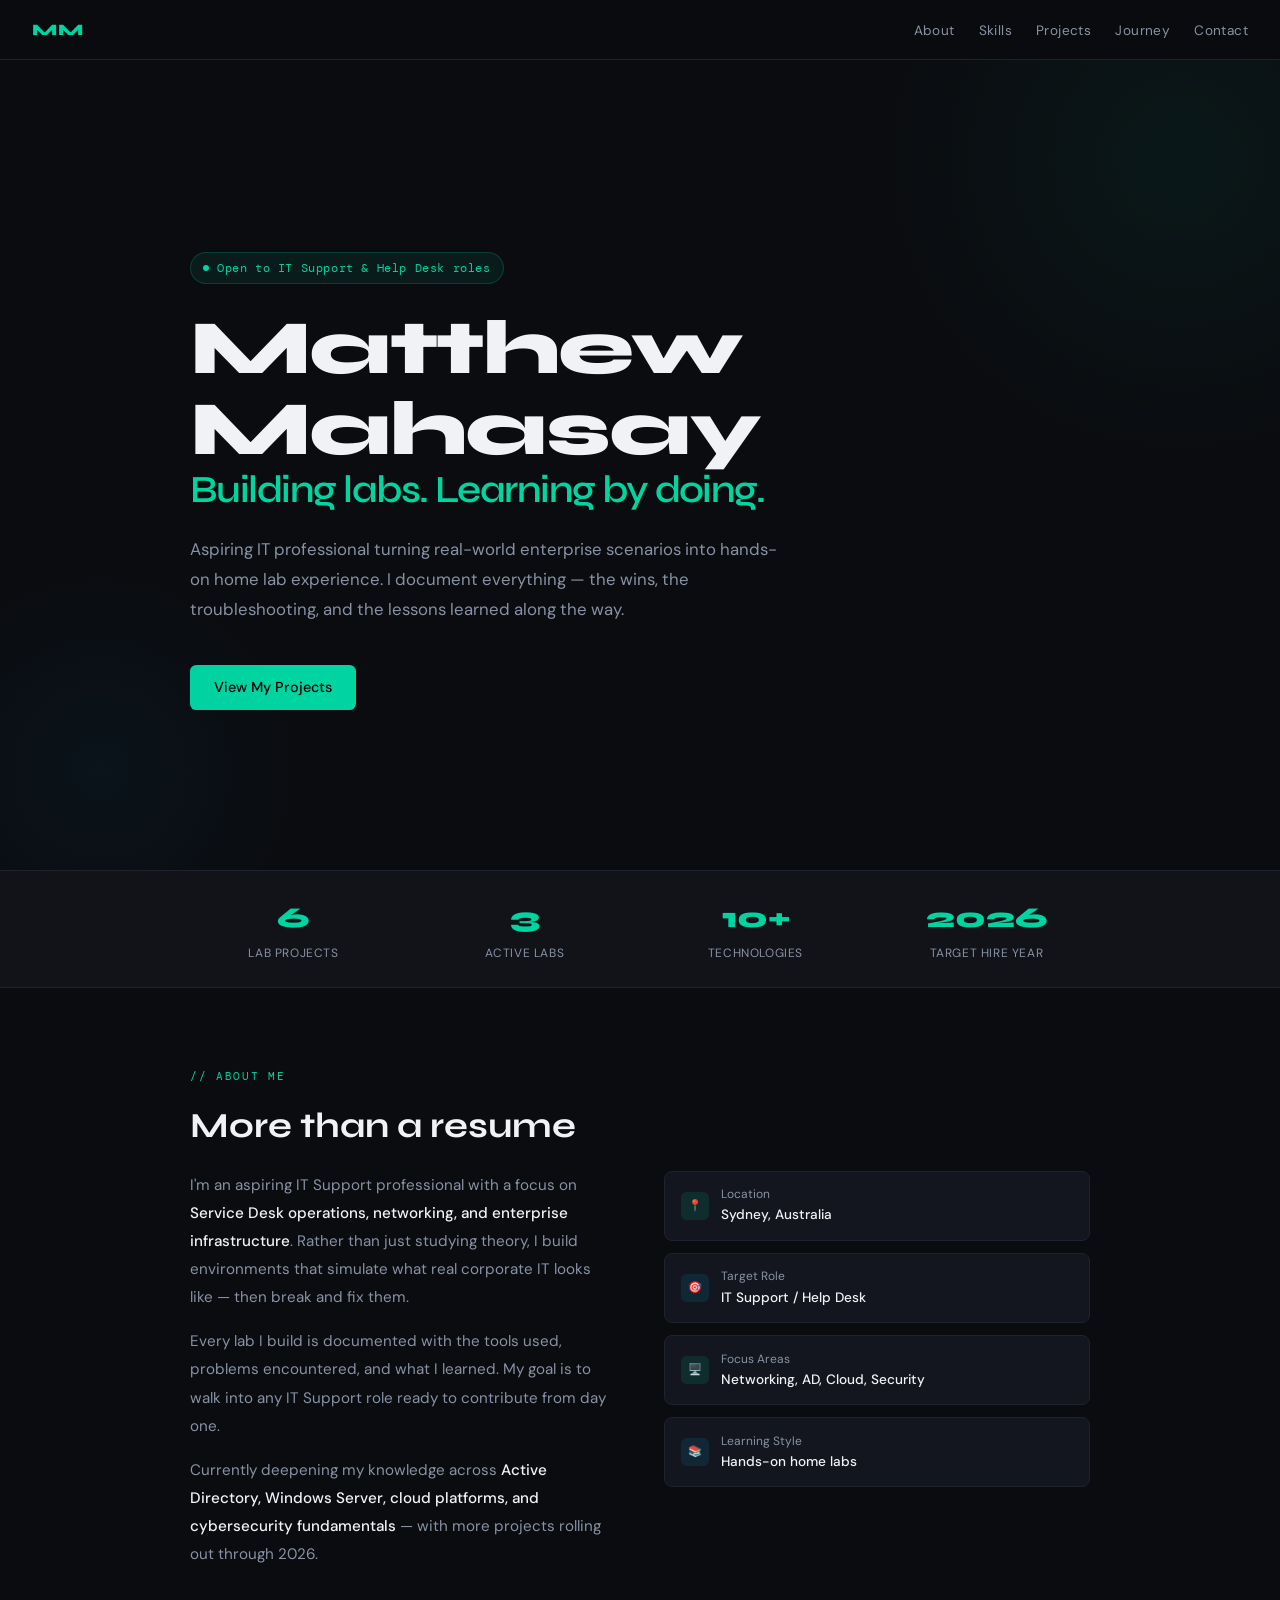
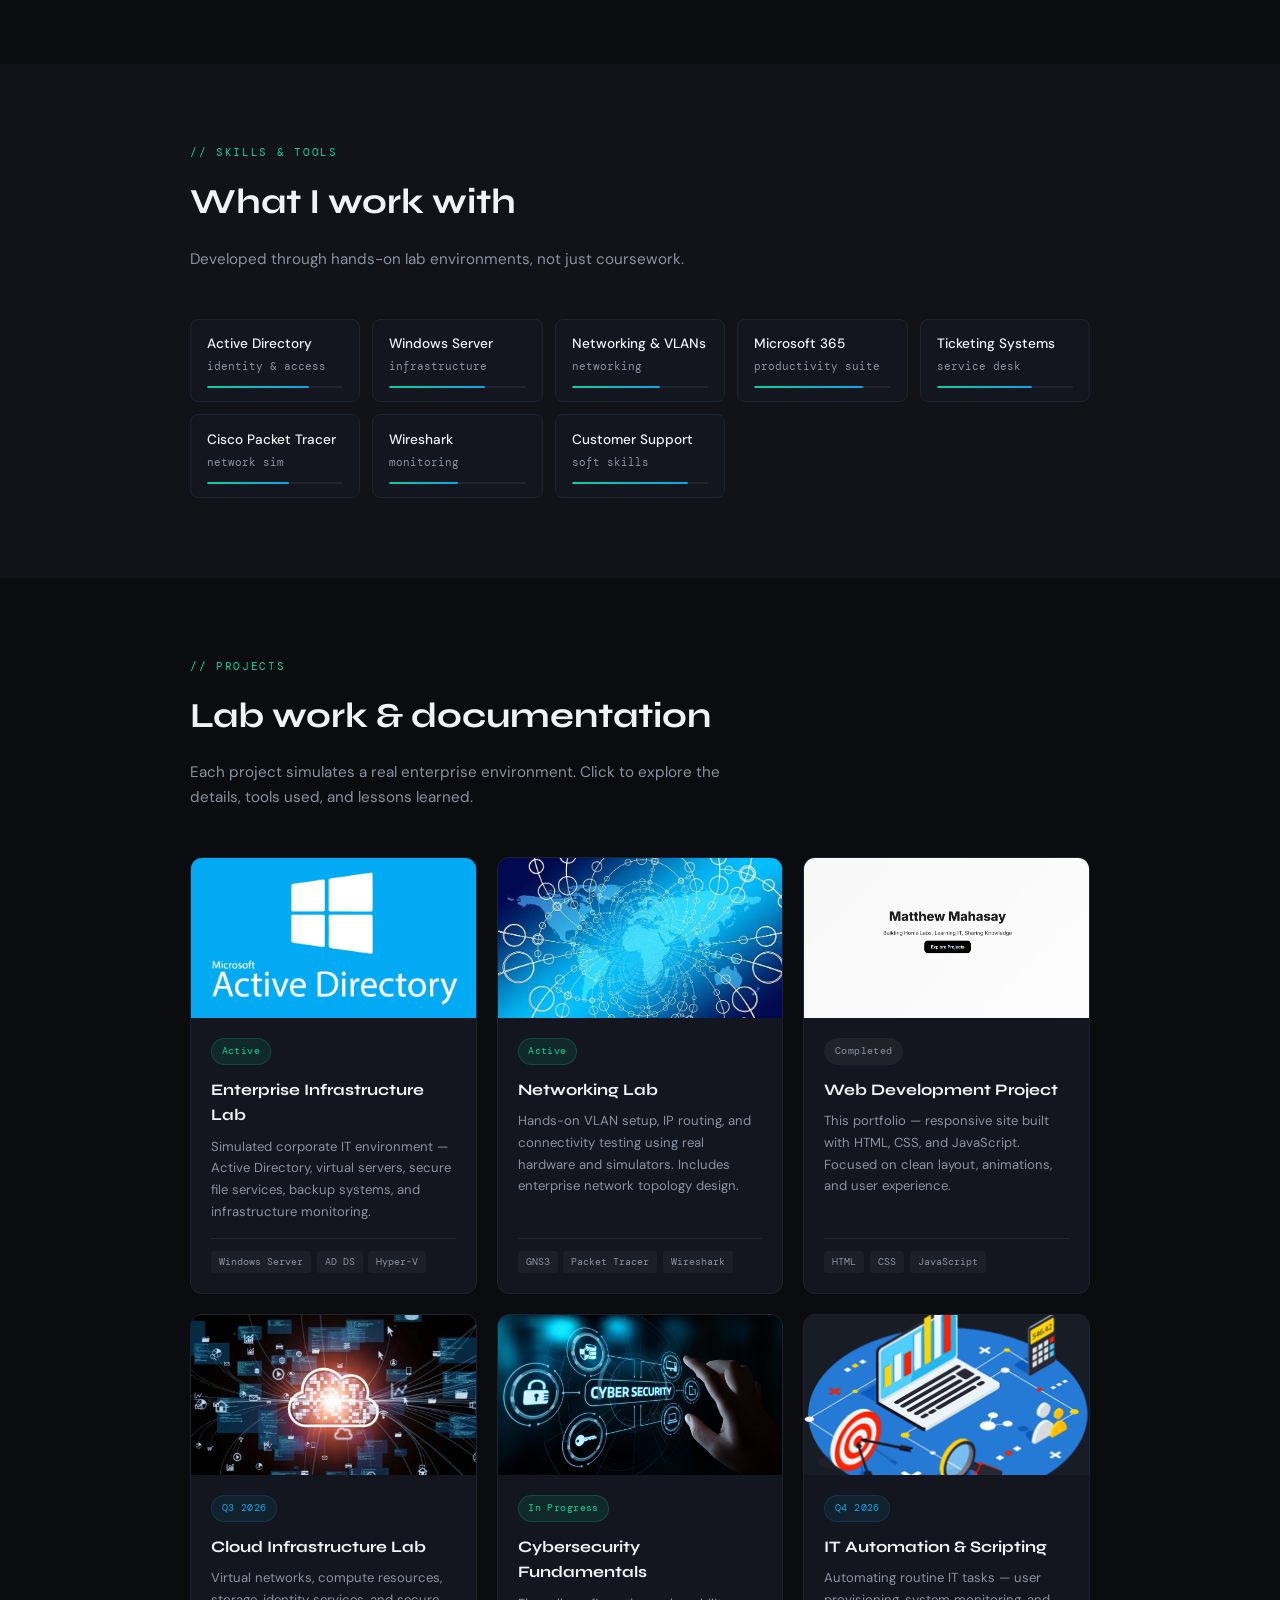
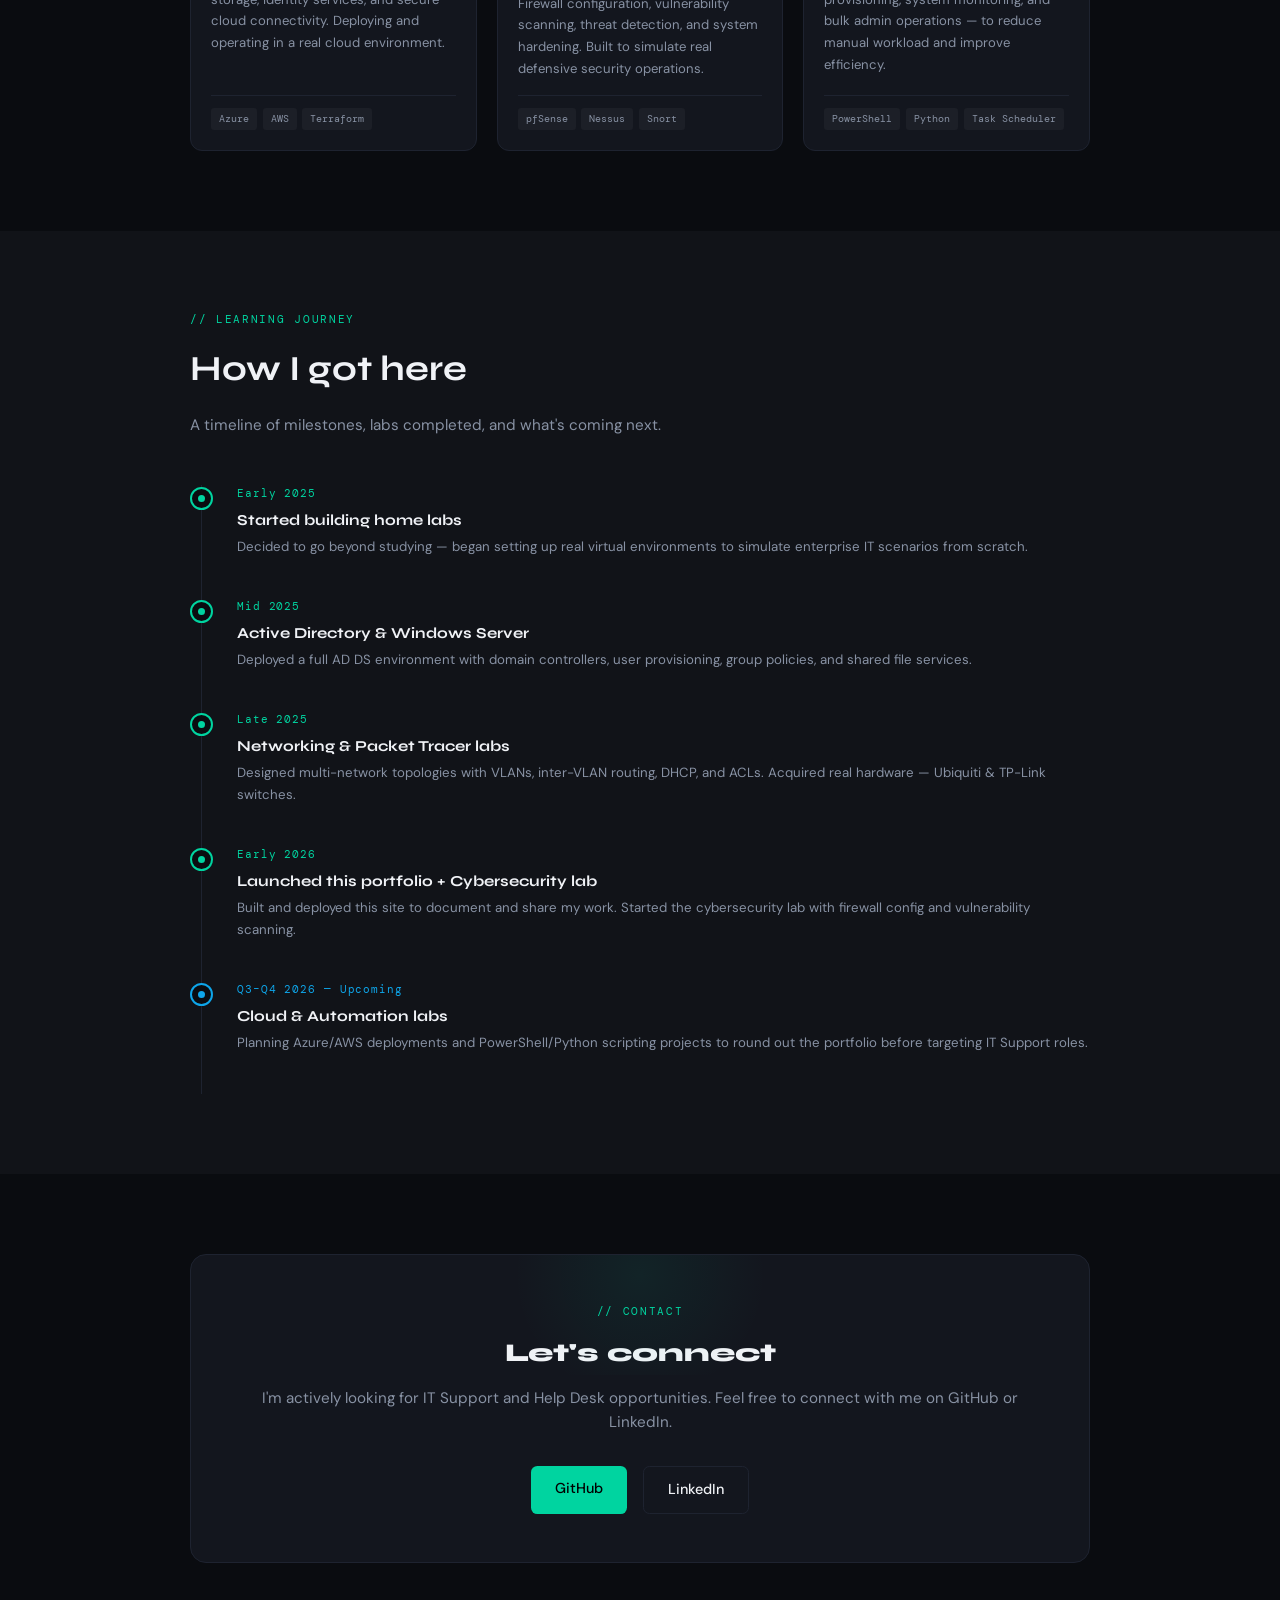
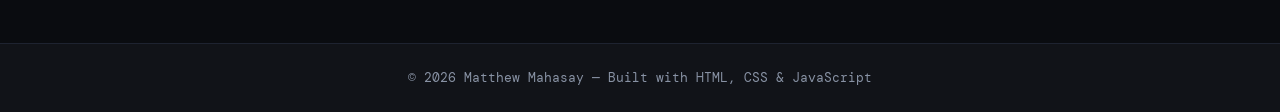
==== index.html @ c027dfe4 "Initial commit - homelab website" ====
<!DOCTYPE html>
<html lang="en">
<head>
<meta charset="UTF-8">
<meta name="viewport" content="width=device-width, initial-scale=1.0">
<title>Matthew Mahasay — IT Portfolio</title>
<link href="https://fonts.googleapis.com/css2?family=DM+Mono:wght@400;500&family=Syne:wght@400;600;700;800&family=DM+Sans:wght@300;400;500&display=swap" rel="stylesheet">
<style>
*{margin:0;padding:0;box-sizing:border-box}
:root{
  --bg:#0a0c10;
  --bg2:#111318;
  --bg3:#181c24;
  --accent:#00d4a0;
  --accent2:#0ea5e9;
  --text:#f0f2f6;
  --muted:#8892a4;
  --border:#1e2330;
  --card:#13161e;
}
body{background:var(--bg);color:var(--text);font-family:'DM Sans',sans-serif;line-height:1.6;overflow-x:hidden}

/* NAV */
nav{position:sticky;top:0;z-index:100;background:rgba(10,12,16,0.85);backdrop-filter:blur(12px);border-bottom:1px solid var(--border);padding:0 2rem;display:flex;align-items:center;justify-content:space-between;height:60px}
.nav-logo{font-family:'Syne',sans-serif;font-weight:800;font-size:1rem;letter-spacing:0.05em;color:var(--accent)}
.nav-links{display:flex;gap:1.5rem;list-style:none}
.nav-links a{color:var(--muted);text-decoration:none;font-size:0.85rem;letter-spacing:0.03em;transition:color 0.2s}
.nav-links a:hover{color:var(--text)}

/* HERO */
.hero{min-height:90vh;display:flex;align-items:center;padding:4rem 2rem 2rem;position:relative;overflow:hidden}
.hero::before{content:'';position:absolute;top:-200px;right:-200px;width:600px;height:600px;background:radial-gradient(circle,rgba(0,212,160,0.06) 0%,transparent 70%);pointer-events:none}
.hero::after{content:'';position:absolute;bottom:-100px;left:-100px;width:400px;height:400px;background:radial-gradient(circle,rgba(14,165,233,0.05) 0%,transparent 70%);pointer-events:none}
.hero-inner{max-width:900px;margin:0 auto;width:100%}
.hero-tag{display:inline-flex;align-items:center;gap:0.5rem;background:rgba(0,212,160,0.08);border:1px solid rgba(0,212,160,0.2);color:var(--accent);font-size:0.75rem;font-family:'DM Mono',monospace;padding:0.35rem 0.75rem;border-radius:2rem;margin-bottom:1.5rem;letter-spacing:0.05em}
.hero-tag span{width:6px;height:6px;background:var(--accent);border-radius:50%;animation:pulse 2s infinite}
@keyframes pulse{0%,100%{opacity:1}50%{opacity:0.3}}
h1{font-family:'Syne',sans-serif;font-size:clamp(2.8rem,6vw,5rem);font-weight:800;line-height:1.05;letter-spacing:-0.02em;margin-bottom:1.5rem}
h1 .name{display:block}
h1 .tagline{display:block;color:var(--accent);font-size:clamp(1.4rem,3vw,2.4rem);font-weight:600}
.hero-desc{font-size:1.05rem;color:var(--muted);max-width:600px;line-height:1.8;margin-bottom:2.5rem}
.hero-cta{display:flex;gap:1rem;flex-wrap:wrap}
.btn{padding:0.7rem 1.5rem;border-radius:0.4rem;font-size:0.9rem;font-weight:500;text-decoration:none;transition:all 0.2s;cursor:pointer;border:none;font-family:'DM Sans',sans-serif}
.btn-primary{background:var(--accent);color:#000}
.btn-primary:hover{background:#00f0b8;transform:translateY(-1px)}
.btn-ghost{background:transparent;color:var(--text);border:1px solid var(--border)}
.btn-ghost:hover{border-color:var(--muted);transform:translateY(-1px)}

/* STATS BAR */
.stats-bar{background:var(--bg2);border-top:1px solid var(--border);border-bottom:1px solid var(--border);padding:1.5rem 2rem}
.stats-inner{max-width:900px;margin:0 auto;display:grid;grid-template-columns:repeat(auto-fit,minmax(140px,1fr));gap:1.5rem}
.stat{text-align:center}
.stat-num{font-family:'Syne',sans-serif;font-size:1.8rem;font-weight:800;color:var(--accent)}
.stat-label{font-size:0.75rem;color:var(--muted);letter-spacing:0.05em;text-transform:uppercase;margin-top:0.2rem}

/* SECTIONS */
section{padding:5rem 2rem}
.section-inner{max-width:900px;margin:0 auto}
.section-label{font-family:'DM Mono',monospace;font-size:0.7rem;color:var(--accent);letter-spacing:0.15em;text-transform:uppercase;margin-bottom:0.75rem}
.section-title{font-family:'Syne',sans-serif;font-size:clamp(1.6rem,3vw,2.2rem);font-weight:700;margin-bottom:1rem}
.section-sub{color:var(--muted);max-width:550px;margin-bottom:3rem;font-size:0.95rem}

/* ABOUT */
.about-grid{display:grid;grid-template-columns:1fr 1fr;gap:3rem;align-items:start}
@media(max-width:640px){.about-grid{grid-template-columns:1fr}}
.about-text p{color:var(--muted);line-height:1.85;margin-bottom:1rem;font-size:0.95rem}
.about-text p strong{color:var(--text);font-weight:500}
.about-facts{display:flex;flex-direction:column;gap:0.75rem}
.fact{display:flex;align-items:center;gap:0.75rem;padding:0.85rem 1rem;background:var(--card);border:1px solid var(--border);border-radius:0.5rem;font-size:0.85rem}
.fact-icon{width:28px;height:28px;border-radius:0.35rem;display:flex;align-items:center;justify-content:center;font-size:0.7rem;font-weight:700;flex-shrink:0}
.fact-icon.green{background:rgba(0,212,160,0.12);color:var(--accent)}
.fact-icon.blue{background:rgba(14,165,233,0.12);color:var(--accent2)}
.fact-label{color:var(--muted);font-size:0.75rem}
.fact-val{color:var(--text);font-weight:500}

/* SKILLS */
.skills-grid{display:grid;grid-template-columns:repeat(auto-fill,minmax(160px,1fr));gap:0.75rem}
.skill-chip{background:var(--card);border:1px solid var(--border);border-radius:0.5rem;padding:0.85rem 1rem;transition:border-color 0.2s,transform 0.2s}
.skill-chip:hover{border-color:rgba(0,212,160,0.3);transform:translateY(-2px)}
.skill-name{font-size:0.85rem;font-weight:500;margin-bottom:0.2rem}
.skill-type{font-size:0.7rem;color:var(--muted);font-family:'DM Mono',monospace}
.skill-bar{height:2px;background:var(--border);border-radius:1px;margin-top:0.6rem;overflow:hidden}
.skill-fill{height:100%;border-radius:1px;background:linear-gradient(90deg,var(--accent),var(--accent2))}

/* PROJECTS */
.projects-grid{display:grid;grid-template-columns:repeat(auto-fill,minmax(260px,1fr));gap:1.25rem}
.project-card{background:var(--card);border:1px solid var(--border);border-radius:0.75rem;overflow:hidden;transition:border-color 0.2s,transform 0.2s;text-decoration:none;display:flex;flex-direction:column}
.project-card:hover{border-color:rgba(0,212,160,0.25);transform:translateY(-3px)}
.card-img{width:100%;height:160px;object-fit:cover;background:var(--bg3);display:block}
.card-body{padding:1.25rem;flex:1;display:flex;flex-direction:column}
.card-badges{display:flex;gap:0.4rem;margin-bottom:0.75rem;flex-wrap:wrap}
.badge{font-size:0.65rem;padding:0.25rem 0.6rem;border-radius:2rem;font-family:'DM Mono',monospace;letter-spacing:0.04em}
.badge-active{background:rgba(0,212,160,0.1);color:var(--accent);border:1px solid rgba(0,212,160,0.2)}
.badge-soon{background:rgba(14,165,233,0.08);color:var(--accent2);border:1px solid rgba(14,165,233,0.15)}
.badge-done{background:rgba(255,255,255,0.05);color:var(--muted);border:1px solid var(--border)}
.card-title{font-family:'Syne',sans-serif;font-size:1rem;font-weight:700;color:var(--text);margin-bottom:0.5rem}
.card-desc{font-size:0.82rem;color:var(--muted);line-height:1.65;flex:1}
.card-tools{margin-top:1rem;padding-top:0.75rem;border-top:1px solid var(--border);display:flex;gap:0.35rem;flex-wrap:wrap}
.tool-tag{font-size:0.65rem;color:var(--muted);font-family:'DM Mono',monospace;padding:0.15rem 0.5rem;background:rgba(255,255,255,0.04);border-radius:0.2rem}

/* TIMELINE */
.timeline{display:flex;flex-direction:column;gap:0;position:relative}
.timeline::before{content:'';position:absolute;left:11px;top:0;bottom:0;width:1px;background:var(--border)}
.tl-item{display:flex;gap:1.5rem;padding-bottom:2.5rem;position:relative}
.tl-dot{width:23px;height:23px;border-radius:50%;border:2px solid var(--accent);background:var(--bg);flex-shrink:0;margin-top:2px;display:flex;align-items:center;justify-content:center;z-index:1}
.tl-dot-inner{width:7px;height:7px;border-radius:50%;background:var(--accent)}
.tl-content{}
.tl-date{font-family:'DM Mono',monospace;font-size:0.7rem;color:var(--accent);letter-spacing:0.08em;margin-bottom:0.3rem}
.tl-title{font-family:'Syne',sans-serif;font-weight:700;font-size:0.95rem;margin-bottom:0.25rem}
.tl-desc{font-size:0.83rem;color:var(--muted);line-height:1.65}

/* CONTACT */
.contact-box{background:var(--card);border:1px solid var(--border);border-radius:1rem;padding:3rem;text-align:center;position:relative;overflow:hidden}
.contact-box::before{content:'';position:absolute;top:-80px;left:50%;transform:translateX(-50%);width:300px;height:200px;background:radial-gradient(circle,rgba(0,212,160,0.07),transparent 70%);pointer-events:none}
.contact-box h3{font-family:'Syne',sans-serif;font-size:1.6rem;font-weight:800;margin-bottom:0.75rem}
.contact-box p{color:var(--muted);margin-bottom:2rem;font-size:0.95rem}
.contact-links{display:flex;justify-content:center;gap:1rem;flex-wrap:wrap}

/* FOOTER */
footer{background:var(--bg2);border-top:1px solid var(--border);padding:1.5rem 2rem;text-align:center;font-size:0.8rem;color:var(--muted);font-family:'DM Mono',monospace}
</style>
</head>
<body>

<nav>
  <span class="nav-logo">MM</span>
  <ul class="nav-links">
    <li><a href="#about">About</a></li>
    <li><a href="#skills">Skills</a></li>
    <li><a href="#projects">Projects</a></li>
    <li><a href="#journey">Journey</a></li>
    <li><a href="#contact">Contact</a></li>
  </ul>
</nav>

<!-- HERO -->
<section class="hero">
  <div class="hero-inner">
    <div class="hero-tag"><span></span>Open to IT Support & Help Desk roles</div>
    <h1>
      <span class="name">Matthew Mahasay</span>
      <span class="tagline">Building labs. Learning by doing.</span>
    </h1>
    <p class="hero-desc">
      Aspiring IT professional turning real-world enterprise scenarios into hands-on home lab experience.
      I document everything — the wins, the troubleshooting, and the lessons learned along the way.
    </p>
    <div class="hero-cta">
      <a href="#projects" class="btn btn-primary">View My Projects</a>

    </div>
  </div>
</section>

<!-- STATS -->
<div class="stats-bar">
  <div class="stats-inner">
    <div class="stat">
      <div class="stat-num">6</div>
      <div class="stat-label">Lab Projects</div>
    </div>
    <div class="stat">
      <div class="stat-num">3</div>
      <div class="stat-label">Active Labs</div>
    </div>
    <div class="stat">
      <div class="stat-num">10+</div>
      <div class="stat-label">Technologies</div>
    </div>
    <div class="stat">
      <div class="stat-num">2026</div>
      <div class="stat-label">Target Hire Year</div>
    </div>
  </div>
</div>

<!-- ABOUT -->
<section id="about" style="background:var(--bg)">
  <div class="section-inner">
    <div class="section-label">// about me</div>
    <h2 class="section-title">More than a resume</h2>
    <div class="about-grid">
      <div class="about-text">
        <p>I'm an aspiring IT Support professional with a focus on <strong>Service Desk operations, networking, and enterprise infrastructure</strong>. Rather than just studying theory, I build environments that simulate what real corporate IT looks like — then break and fix them.</p>
        <p>Every lab I build is documented with the tools used, problems encountered, and what I learned. My goal is to walk into any IT Support role ready to contribute from day one.</p>
        <p>Currently deepening my knowledge across <strong>Active Directory, Windows Server, cloud platforms, and cybersecurity fundamentals</strong> — with more projects rolling out through 2026.</p>
      </div>
      <div class="about-facts">
        <div class="fact">
          <div class="fact-icon green">📍</div>
          <div>
            <div class="fact-label">Location</div>
            <div class="fact-val">Sydney, Australia</div>
          </div>
        </div>
        <div class="fact">
          <div class="fact-icon blue">🎯</div>
          <div>
            <div class="fact-label">Target Role</div>
            <div class="fact-val">IT Support / Help Desk</div>
          </div>
        </div>
        <div class="fact">
          <div class="fact-icon green">🖥️</div>
          <div>
            <div class="fact-label">Focus Areas</div>
            <div class="fact-val">Networking, AD, Cloud, Security</div>
          </div>
        </div>
        <div class="fact">
          <div class="fact-icon blue">📚</div>
          <div>
            <div class="fact-label">Learning Style</div>
            <div class="fact-val">Hands-on home labs</div>
          </div>
        </div>
      </div>
    </div>
  </div>
</section>

<!-- SKILLS -->
<section id="skills" style="background:var(--bg2)">
  <div class="section-inner">
    <div class="section-label">// skills & tools</div>
    <h2 class="section-title">What I work with</h2>
    <p class="section-sub">Developed through hands-on lab environments, not just coursework.</p>
    <div class="skills-grid">
      <div class="skill-chip">
        <div class="skill-name">Active Directory</div>
        <div class="skill-type">identity & access</div>
        <div class="skill-bar"><div class="skill-fill" style="width:75%"></div></div>
      </div>
      <div class="skill-chip">
        <div class="skill-name">Windows Server</div>
        <div class="skill-type">infrastructure</div>
        <div class="skill-bar"><div class="skill-fill" style="width:70%"></div></div>
      </div>
      <div class="skill-chip">
        <div class="skill-name">Networking & VLANs</div>
        <div class="skill-type">networking</div>
        <div class="skill-bar"><div class="skill-fill" style="width:65%"></div></div>
      </div>
      <div class="skill-chip">
        <div class="skill-name">Microsoft 365</div>
        <div class="skill-type">productivity suite</div>
        <div class="skill-bar"><div class="skill-fill" style="width:80%"></div></div>
      </div>
      <div class="skill-chip">
        <div class="skill-name">Ticketing Systems</div>
        <div class="skill-type">service desk</div>
        <div class="skill-bar"><div class="skill-fill" style="width:70%"></div></div>
      </div>
      <div class="skill-chip">
        <div class="skill-name">Cisco Packet Tracer</div>
        <div class="skill-type">network sim</div>
        <div class="skill-bar"><div class="skill-fill" style="width:60%"></div></div>
      </div>
      <div class="skill-chip">
        <div class="skill-name">Wireshark</div>
        <div class="skill-type">monitoring</div>
        <div class="skill-bar"><div class="skill-fill" style="width:50%"></div></div>
      </div>
      <div class="skill-chip">
        <div class="skill-name">Customer Support</div>
        <div class="skill-type">soft skills</div>
        <div class="skill-bar"><div class="skill-fill" style="width:85%"></div></div>
      </div>
    </div>
  </div>
</section>

<!-- PROJECTS -->
<section id="projects" style="background:var(--bg)">
  <div class="section-inner">
    <div class="section-label">// projects</div>
    <h2 class="section-title">Lab work & documentation</h2>
    <p class="section-sub">Each project simulates a real enterprise environment. Click to explore the details, tools used, and lessons learned.</p>
    <div class="projects-grid">

      <a href="pages/Enterprise Infrastructure.html" class="project-card">
        <img class="card-img" src="images/project1.png" alt="Enterprise Infrastructure">
        <div class="card-body">
          <div class="card-badges"><span class="badge badge-active">Active</span></div>
          <div class="card-title">Enterprise Infrastructure Lab</div>
          <div class="card-desc">Simulated corporate IT environment — Active Directory, virtual servers, secure file services, backup systems, and infrastructure monitoring.</div>
          <div class="card-tools">
            <span class="tool-tag">Windows Server</span>
            <span class="tool-tag">AD DS</span>
            <span class="tool-tag">Hyper-V</span>
          </div>
        </div>
      </a>

      <a href="pages/Networking.html" class="project-card">
        <img class="card-img" src="images/project2.png" alt="Networking">
        <div class="card-body">
          <div class="card-badges"><span class="badge badge-active">Active</span></div>
          <div class="card-title">Networking Lab</div>
          <div class="card-desc">Hands-on VLAN setup, IP routing, and connectivity testing using real hardware and simulators. Includes enterprise network topology design.</div>
          <div class="card-tools">
            <span class="tool-tag">GNS3</span>
            <span class="tool-tag">Packet Tracer</span>
            <span class="tool-tag">Wireshark</span>
          </div>
        </div>
      </a>

      <a href="https://github.com/MatthewPortfolioTech/HomeLab_Projects.git" class="project-card">
        <img class="card-img" src="images/Website.png" alt="Web Dev">
        <div class="card-body">
          <div class="card-badges"><span class="badge badge-done">Completed</span></div>
          <div class="card-title">Web Development Project</div>
          <div class="card-desc">This portfolio — responsive site built with HTML, CSS, and JavaScript. Focused on clean layout, animations, and user experience.</div>
          <div class="card-tools">
            <span class="tool-tag">HTML</span>
            <span class="tool-tag">CSS</span>
            <span class="tool-tag">JavaScript</span>
          </div>
        </div>
      </a>

      <a href="pages/Cloud Infrastructure.html" class="project-card">
        <img class="card-img" src="images/project3.png" alt="Cloud">
        <div class="card-body">
          <div class="card-badges"><span class="badge badge-soon">Q3 2026</span></div>
          <div class="card-title">Cloud Infrastructure Lab</div>
          <div class="card-desc">Virtual networks, compute resources, storage, identity services, and secure cloud connectivity. Deploying and operating in a real cloud environment.</div>
          <div class="card-tools">
            <span class="tool-tag">Azure</span>
            <span class="tool-tag">AWS</span>
            <span class="tool-tag">Terraform</span>
          </div>
        </div>
      </a>

      <a href="pages/Cybersecurity.html" class="project-card">
        <img class="card-img" src="images/project4.png" alt="Cybersecurity">
        <div class="card-body">
          <div class="card-badges"><span class="badge badge-active">In Progress</span></div>
          <div class="card-title">Cybersecurity Fundamentals</div>
          <div class="card-desc">Firewall configuration, vulnerability scanning, threat detection, and system hardening. Built to simulate real defensive security operations.</div>
          <div class="card-tools">
            <span class="tool-tag">pfSense</span>
            <span class="tool-tag">Nessus</span>
            <span class="tool-tag">Snort</span>
          </div>
        </div>
      </a>

      <a href="pages/IT AutomationScripting.html" class="project-card">
        <img class="card-img" src="images/project5.png" alt="Automation">
        <div class="card-body">
          <div class="card-badges"><span class="badge badge-soon">Q4 2026</span></div>
          <div class="card-title">IT Automation & Scripting</div>
          <div class="card-desc">Automating routine IT tasks — user provisioning, system monitoring, and bulk admin operations — to reduce manual workload and improve efficiency.</div>
          <div class="card-tools">
            <span class="tool-tag">PowerShell</span>
            <span class="tool-tag">Python</span>
            <span class="tool-tag">Task Scheduler</span>
          </div>
        </div>
      </a>

    </div>
  </div>
</section>

<!-- JOURNEY / TIMELINE -->
<section id="journey" style="background:var(--bg2)">
  <div class="section-inner">
    <div class="section-label">// learning journey</div>
    <h2 class="section-title">How I got here</h2>
    <p class="section-sub">A timeline of milestones, labs completed, and what's coming next.</p>
    <div class="timeline">
      <div class="tl-item">
        <div class="tl-dot"><div class="tl-dot-inner"></div></div>
        <div class="tl-content">
          <div class="tl-date">Early 2025</div>
          <div class="tl-title">Started building home labs</div>
          <div class="tl-desc">Decided to go beyond studying — began setting up real virtual environments to simulate enterprise IT scenarios from scratch.</div>
        </div>
      </div>
      <div class="tl-item">
        <div class="tl-dot"><div class="tl-dot-inner"></div></div>
        <div class="tl-content">
          <div class="tl-date">Mid 2025</div>
          <div class="tl-title">Active Directory & Windows Server</div>
          <div class="tl-desc">Deployed a full AD DS environment with domain controllers, user provisioning, group policies, and shared file services.</div>
        </div>
      </div>
      <div class="tl-item">
        <div class="tl-dot"><div class="tl-dot-inner"></div></div>
        <div class="tl-content">
          <div class="tl-date">Late 2025</div>
          <div class="tl-title">Networking & Packet Tracer labs</div>
          <div class="tl-desc">Designed multi-network topologies with VLANs, inter-VLAN routing, DHCP, and ACLs. Acquired real hardware — Ubiquiti & TP-Link switches.</div>
        </div>
      </div>
      <div class="tl-item">
        <div class="tl-dot"><div class="tl-dot-inner"></div></div>
        <div class="tl-content">
          <div class="tl-date">Early 2026</div>
          <div class="tl-title">Launched this portfolio + Cybersecurity lab</div>
          <div class="tl-desc">Built and deployed this site to document and share my work. Started the cybersecurity lab with firewall config and vulnerability scanning.</div>
        </div>
      </div>
      <div class="tl-item">
        <div class="tl-dot" style="border-color:var(--accent2)"><div class="tl-dot-inner" style="background:var(--accent2)"></div></div>
        <div class="tl-content">
          <div class="tl-date" style="color:var(--accent2)">Q3–Q4 2026 — Upcoming</div>
          <div class="tl-title">Cloud & Automation labs</div>
          <div class="tl-desc">Planning Azure/AWS deployments and PowerShell/Python scripting projects to round out the portfolio before targeting IT Support roles.</div>
        </div>
      </div>
    </div>
  </div>
</section>

<!-- CONTACT -->
<section id="contact" style="background:var(--bg)">
  <div class="section-inner">
    <div class="contact-box">
      <div class="section-label" style="justify-content:center;display:block;margin-bottom:0.75rem">// contact</div>
      <h3>Let's connect</h3>
      <p>I'm actively looking for IT Support and Help Desk opportunities. Feel free to connect with me on GitHub or LinkedIn.</p>
      <div class="contact-links">
        <a href="https://github.com/MatthewPortfolioTech/HomeLab_Projects" class="btn btn-primary">GitHub</a>
        <a href="https://linkedin.com" class="btn btn-ghost">LinkedIn</a>
      </div>
    </div>
  </div>
</section>

<footer>
  © 2026 Matthew Mahasay — Built with HTML, CSS & JavaScript
</footer>

</body>
</html>
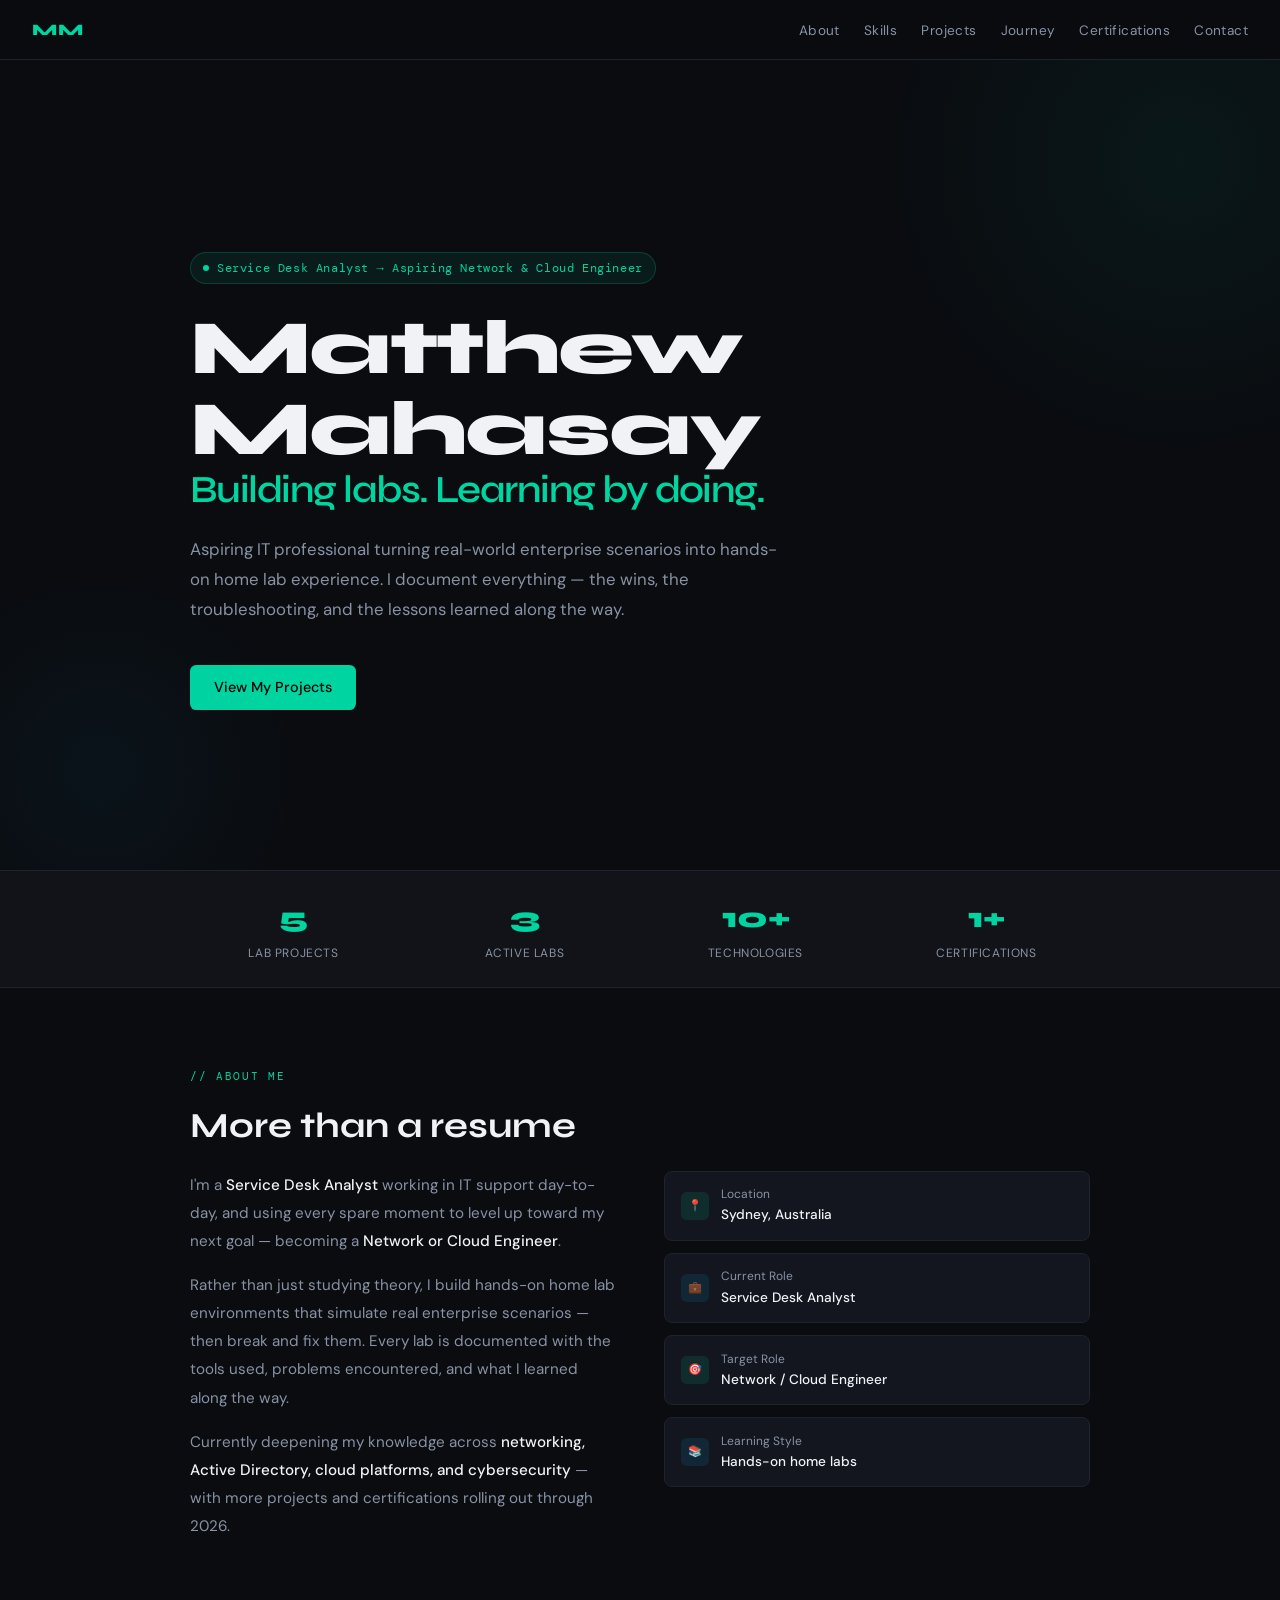
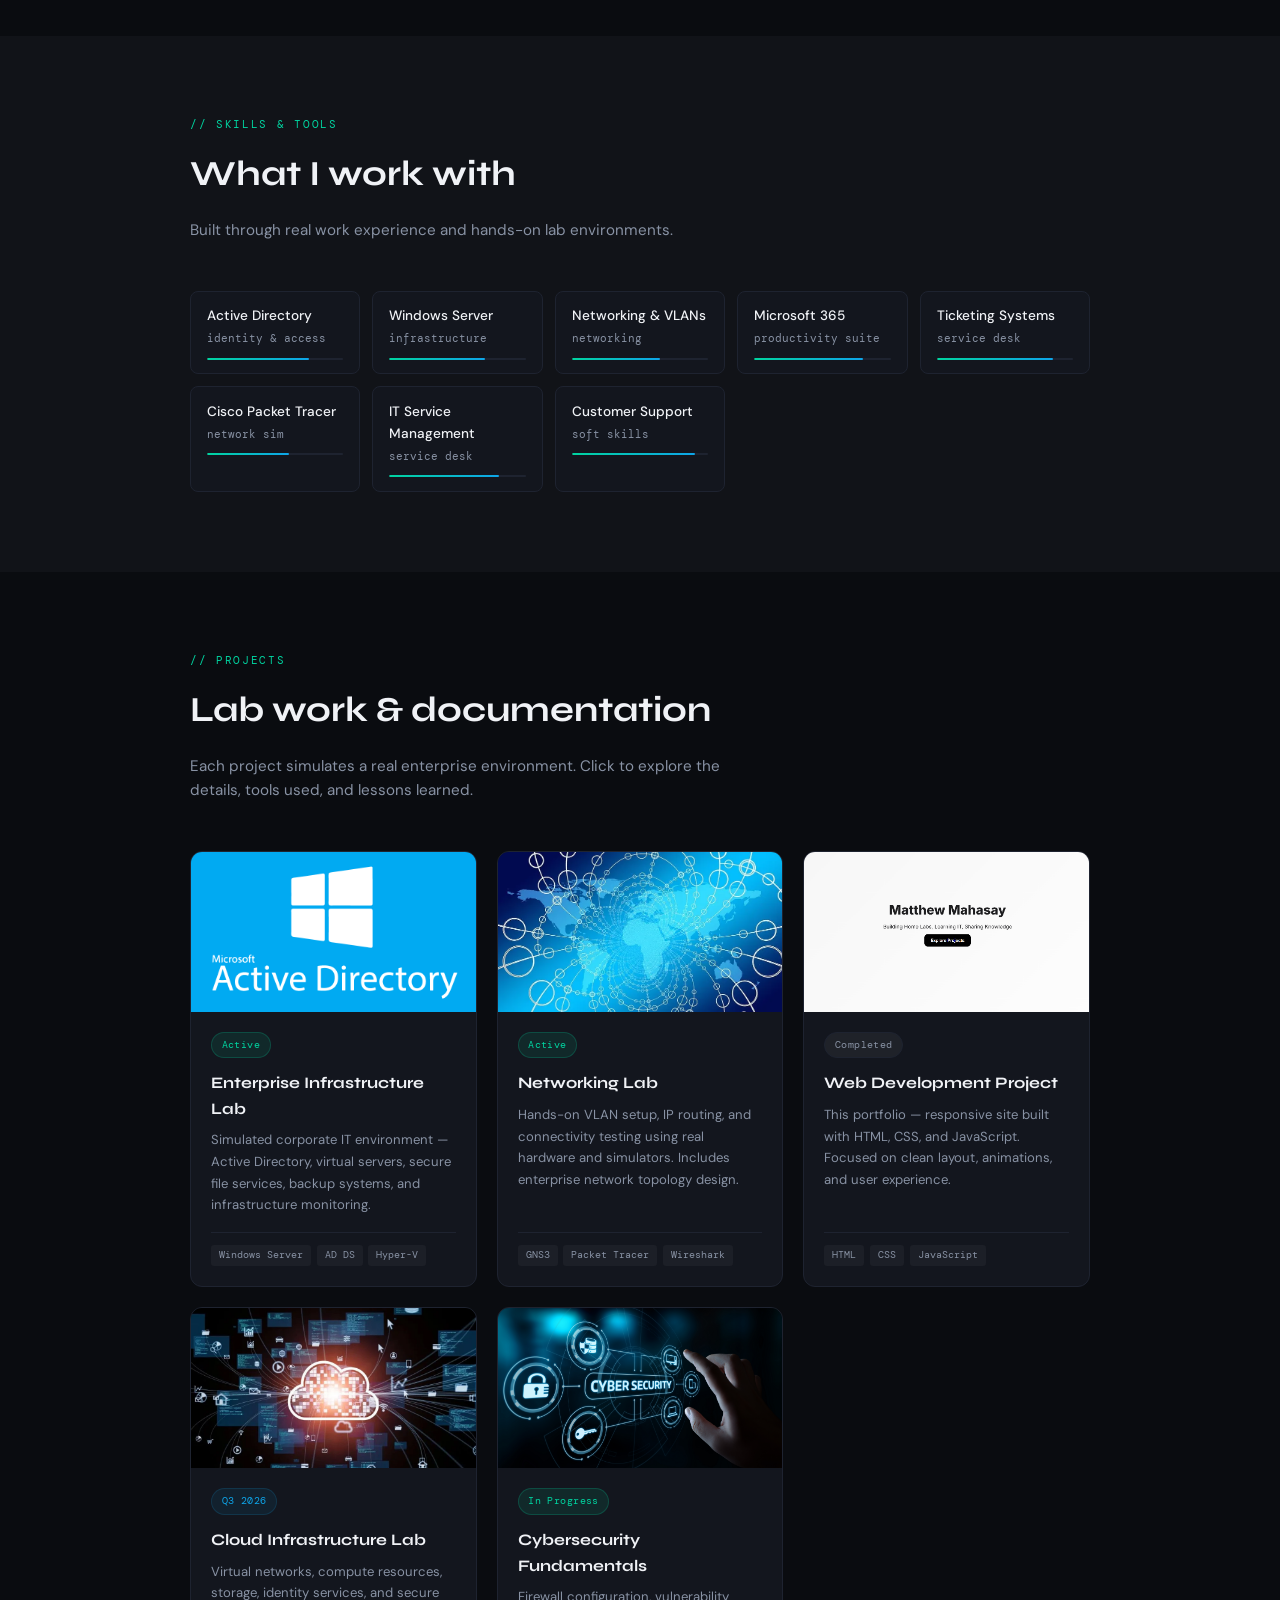
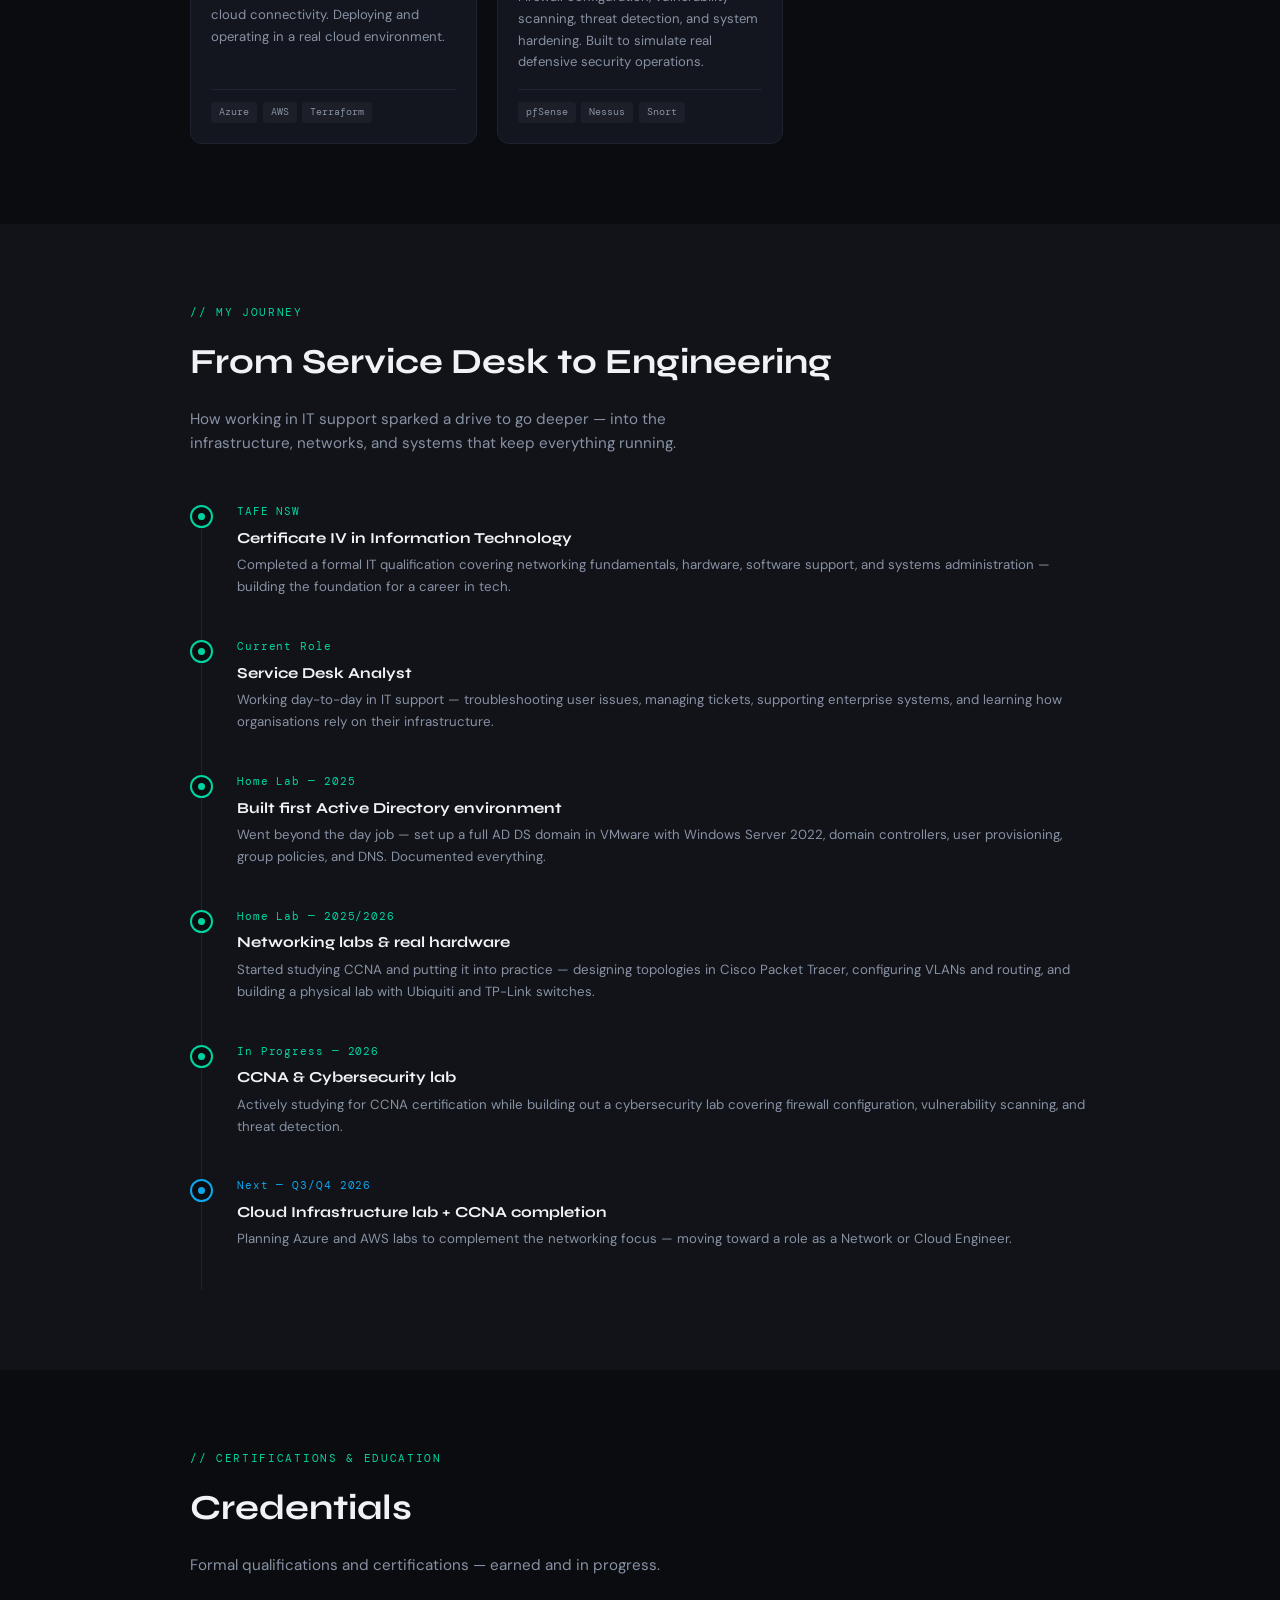
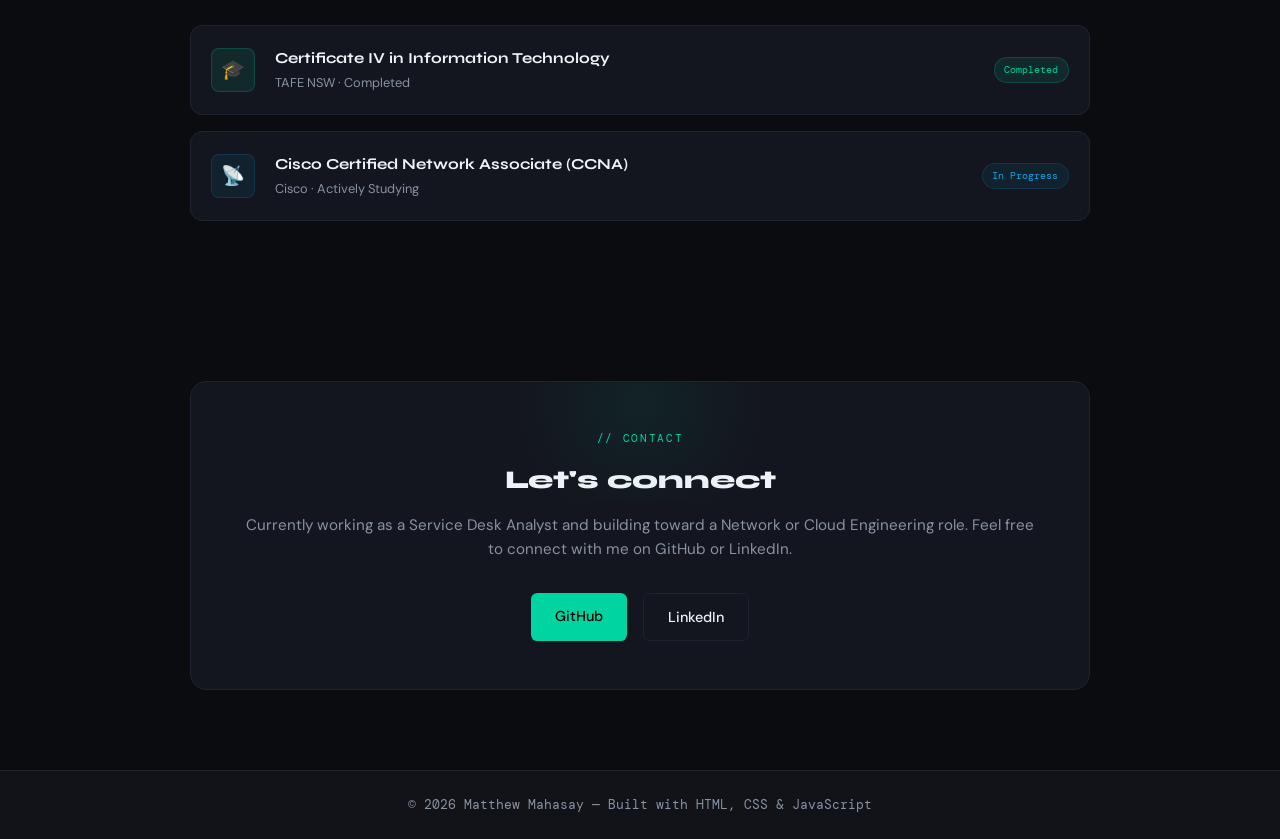
==== commit 92e76c2f: "Update" ====
--- a/index.html
+++ b/index.html
@@ -129,6 +129,7 @@
     <li><a href="#skills">Skills</a></li>
     <li><a href="#projects">Projects</a></li>
     <li><a href="#journey">Journey</a></li>
+    <li><a href="#certs">Certifications</a></li>
     <li><a href="#contact">Contact</a></li>
   </ul>
 </nav>
@@ -136,7 +137,7 @@
 <!-- HERO -->
 <section class="hero">
   <div class="hero-inner">
-    <div class="hero-tag"><span></span>Open to IT Support & Help Desk roles</div>
+    <div class="hero-tag"><span></span>Service Desk Analyst → Aspiring Network & Cloud Engineer</div>
     <h1>
       <span class="name">Matthew Mahasay</span>
       <span class="tagline">Building labs. Learning by doing.</span>
@@ -156,7 +157,7 @@
 <div class="stats-bar">
   <div class="stats-inner">
     <div class="stat">
-      <div class="stat-num">6</div>
+      <div class="stat-num">5</div>
       <div class="stat-label">Lab Projects</div>
     </div>
     <div class="stat">
@@ -168,8 +169,8 @@
       <div class="stat-label">Technologies</div>
     </div>
     <div class="stat">
-      <div class="stat-num">2026</div>
-      <div class="stat-label">Target Hire Year</div>
+      <div class="stat-num">1+</div>
+      <div class="stat-label">Certifications</div>
     </div>
   </div>
 </div>
@@ -181,9 +182,9 @@
     <h2 class="section-title">More than a resume</h2>
     <div class="about-grid">
       <div class="about-text">
-        <p>I'm an aspiring IT Support professional with a focus on <strong>Service Desk operations, networking, and enterprise infrastructure</strong>. Rather than just studying theory, I build environments that simulate what real corporate IT looks like — then break and fix them.</p>
-        <p>Every lab I build is documented with the tools used, problems encountered, and what I learned. My goal is to walk into any IT Support role ready to contribute from day one.</p>
-        <p>Currently deepening my knowledge across <strong>Active Directory, Windows Server, cloud platforms, and cybersecurity fundamentals</strong> — with more projects rolling out through 2026.</p>
+        <p>I'm a <strong>Service Desk Analyst</strong> working in IT support day-to-day, and using every spare moment to level up toward my next goal — becoming a <strong>Network or Cloud Engineer</strong>.</p>
+        <p>Rather than just studying theory, I build hands-on home lab environments that simulate real enterprise scenarios — then break and fix them. Every lab is documented with the tools used, problems encountered, and what I learned along the way.</p>
+        <p>Currently deepening my knowledge across <strong>networking, Active Directory, cloud platforms, and cybersecurity</strong> — with more projects and certifications rolling out through 2026.</p>
       </div>
       <div class="about-facts">
         <div class="fact">
@@ -194,17 +195,17 @@
           </div>
         </div>
         <div class="fact">
-          <div class="fact-icon blue">🎯</div>
+          <div class="fact-icon blue">💼</div>
+          <div>
+            <div class="fact-label">Current Role</div>
+            <div class="fact-val">Service Desk Analyst</div>
+          </div>
+        </div>
+        <div class="fact">
+          <div class="fact-icon green">🎯</div>
           <div>
             <div class="fact-label">Target Role</div>
-            <div class="fact-val">IT Support / Help Desk</div>
-          </div>
-        </div>
-        <div class="fact">
-          <div class="fact-icon green">🖥️</div>
-          <div>
-            <div class="fact-label">Focus Areas</div>
-            <div class="fact-val">Networking, AD, Cloud, Security</div>
+            <div class="fact-val">Network / Cloud Engineer</div>
           </div>
         </div>
         <div class="fact">
@@ -224,7 +225,7 @@
   <div class="section-inner">
     <div class="section-label">// skills & tools</div>
     <h2 class="section-title">What I work with</h2>
-    <p class="section-sub">Developed through hands-on lab environments, not just coursework.</p>
+    <p class="section-sub">Built through real work experience and hands-on lab environments.</p>
     <div class="skills-grid">
       <div class="skill-chip">
         <div class="skill-name">Active Directory</div>
@@ -249,7 +250,7 @@
       <div class="skill-chip">
         <div class="skill-name">Ticketing Systems</div>
         <div class="skill-type">service desk</div>
-        <div class="skill-bar"><div class="skill-fill" style="width:70%"></div></div>
+        <div class="skill-bar"><div class="skill-fill" style="width:85%"></div></div>
       </div>
       <div class="skill-chip">
         <div class="skill-name">Cisco Packet Tracer</div>
@@ -257,14 +258,14 @@
         <div class="skill-bar"><div class="skill-fill" style="width:60%"></div></div>
       </div>
       <div class="skill-chip">
-        <div class="skill-name">Wireshark</div>
-        <div class="skill-type">monitoring</div>
-        <div class="skill-bar"><div class="skill-fill" style="width:50%"></div></div>
+        <div class="skill-name">IT Service Management</div>
+        <div class="skill-type">service desk</div>
+        <div class="skill-bar"><div class="skill-fill" style="width:80%"></div></div>
       </div>
       <div class="skill-chip">
         <div class="skill-name">Customer Support</div>
         <div class="skill-type">soft skills</div>
-        <div class="skill-bar"><div class="skill-fill" style="width:85%"></div></div>
+        <div class="skill-bar"><div class="skill-fill" style="width:90%"></div></div>
       </div>
     </div>
   </div>
@@ -348,20 +349,6 @@
         </div>
       </a>
 
-      <a href="pages/IT AutomationScripting.html" class="project-card">
-        <img class="card-img" src="images/project5.png" alt="Automation">
-        <div class="card-body">
-          <div class="card-badges"><span class="badge badge-soon">Q4 2026</span></div>
-          <div class="card-title">IT Automation & Scripting</div>
-          <div class="card-desc">Automating routine IT tasks — user provisioning, system monitoring, and bulk admin operations — to reduce manual workload and improve efficiency.</div>
-          <div class="card-tools">
-            <span class="tool-tag">PowerShell</span>
-            <span class="tool-tag">Python</span>
-            <span class="tool-tag">Task Scheduler</span>
-          </div>
-        </div>
-      </a>
-
     </div>
   </div>
 </section>
@@ -369,50 +356,88 @@
 <!-- JOURNEY / TIMELINE -->
 <section id="journey" style="background:var(--bg2)">
   <div class="section-inner">
-    <div class="section-label">// learning journey</div>
-    <h2 class="section-title">How I got here</h2>
-    <p class="section-sub">A timeline of milestones, labs completed, and what's coming next.</p>
+    <div class="section-label">// my journey</div>
+    <h2 class="section-title">From Service Desk to Engineering</h2>
+    <p class="section-sub">How working in IT support sparked a drive to go deeper — into the infrastructure, networks, and systems that keep everything running.</p>
     <div class="timeline">
       <div class="tl-item">
         <div class="tl-dot"><div class="tl-dot-inner"></div></div>
         <div class="tl-content">
-          <div class="tl-date">Early 2025</div>
-          <div class="tl-title">Started building home labs</div>
-          <div class="tl-desc">Decided to go beyond studying — began setting up real virtual environments to simulate enterprise IT scenarios from scratch.</div>
+          <div class="tl-date">TAFE NSW</div>
+          <div class="tl-title">Certificate IV in Information Technology</div>
+          <div class="tl-desc">Completed a formal IT qualification covering networking fundamentals, hardware, software support, and systems administration — building the foundation for a career in tech.</div>
         </div>
       </div>
       <div class="tl-item">
         <div class="tl-dot"><div class="tl-dot-inner"></div></div>
         <div class="tl-content">
-          <div class="tl-date">Mid 2025</div>
-          <div class="tl-title">Active Directory & Windows Server</div>
-          <div class="tl-desc">Deployed a full AD DS environment with domain controllers, user provisioning, group policies, and shared file services.</div>
+          <div class="tl-date">Current Role</div>
+          <div class="tl-title">Service Desk Analyst</div>
+          <div class="tl-desc">Working day-to-day in IT support — troubleshooting user issues, managing tickets, supporting enterprise systems, and learning how organisations rely on their infrastructure.</div>
         </div>
       </div>
       <div class="tl-item">
         <div class="tl-dot"><div class="tl-dot-inner"></div></div>
         <div class="tl-content">
-          <div class="tl-date">Late 2025</div>
-          <div class="tl-title">Networking & Packet Tracer labs</div>
-          <div class="tl-desc">Designed multi-network topologies with VLANs, inter-VLAN routing, DHCP, and ACLs. Acquired real hardware — Ubiquiti & TP-Link switches.</div>
+          <div class="tl-date">Home Lab — 2025</div>
+          <div class="tl-title">Built first Active Directory environment</div>
+          <div class="tl-desc">Went beyond the day job — set up a full AD DS domain in VMware with Windows Server 2022, domain controllers, user provisioning, group policies, and DNS. Documented everything.</div>
         </div>
       </div>
       <div class="tl-item">
         <div class="tl-dot"><div class="tl-dot-inner"></div></div>
         <div class="tl-content">
-          <div class="tl-date">Early 2026</div>
-          <div class="tl-title">Launched this portfolio + Cybersecurity lab</div>
-          <div class="tl-desc">Built and deployed this site to document and share my work. Started the cybersecurity lab with firewall config and vulnerability scanning.</div>
+          <div class="tl-date">Home Lab — 2025/2026</div>
+          <div class="tl-title">Networking labs & real hardware</div>
+          <div class="tl-desc">Started studying CCNA and putting it into practice — designing topologies in Cisco Packet Tracer, configuring VLANs and routing, and building a physical lab with Ubiquiti and TP-Link switches.</div>
+        </div>
+      </div>
+      <div class="tl-item">
+        <div class="tl-dot"><div class="tl-dot-inner"></div></div>
+        <div class="tl-content">
+          <div class="tl-date">In Progress — 2026</div>
+          <div class="tl-title">CCNA & Cybersecurity lab</div>
+          <div class="tl-desc">Actively studying for CCNA certification while building out a cybersecurity lab covering firewall configuration, vulnerability scanning, and threat detection.</div>
         </div>
       </div>
       <div class="tl-item">
         <div class="tl-dot" style="border-color:var(--accent2)"><div class="tl-dot-inner" style="background:var(--accent2)"></div></div>
         <div class="tl-content">
-          <div class="tl-date" style="color:var(--accent2)">Q3–Q4 2026 — Upcoming</div>
-          <div class="tl-title">Cloud & Automation labs</div>
-          <div class="tl-desc">Planning Azure/AWS deployments and PowerShell/Python scripting projects to round out the portfolio before targeting IT Support roles.</div>
-        </div>
-      </div>
+          <div class="tl-date" style="color:var(--accent2)">Next — Q3/Q4 2026</div>
+          <div class="tl-title">Cloud Infrastructure lab + CCNA completion</div>
+          <div class="tl-desc">Planning Azure and AWS labs to complement the networking focus — moving toward a role as a Network or Cloud Engineer.</div>
+        </div>
+      </div>
+    </div>
+  </div>
+</section>
+
+<!-- CERTIFICATIONS -->
+<section id="certs" style="background:var(--bg)">
+  <div class="section-inner">
+    <div class="section-label">// certifications & education</div>
+    <h2 class="section-title">Credentials</h2>
+    <p class="section-sub">Formal qualifications and certifications — earned and in progress.</p>
+    <div style="display:flex;flex-direction:column;gap:1rem">
+
+      <div style="display:flex;align-items:center;gap:1.25rem;padding:1.25rem;background:var(--card);border:1px solid var(--border);border-radius:0.75rem">
+        <div style="width:44px;height:44px;border-radius:0.5rem;background:rgba(0,212,160,0.1);border:1px solid rgba(0,212,160,0.2);display:flex;align-items:center;justify-content:center;font-size:1.2rem;flex-shrink:0">🎓</div>
+        <div style="flex:1">
+          <div style="font-family:'Syne',sans-serif;font-weight:700;font-size:0.95rem;margin-bottom:0.2rem">Certificate IV in Information Technology</div>
+          <div style="font-size:0.8rem;color:var(--muted)">TAFE NSW · Completed</div>
+        </div>
+        <span style="font-size:0.65rem;padding:0.25rem 0.6rem;border-radius:2rem;font-family:'DM Mono',monospace;background:rgba(0,212,160,0.1);color:var(--accent);border:1px solid rgba(0,212,160,0.2)">Completed</span>
+      </div>
+
+      <div style="display:flex;align-items:center;gap:1.25rem;padding:1.25rem;background:var(--card);border:1px solid var(--border);border-radius:0.75rem">
+        <div style="width:44px;height:44px;border-radius:0.5rem;background:rgba(14,165,233,0.08);border:1px solid rgba(14,165,233,0.15);display:flex;align-items:center;justify-content:center;font-size:1.2rem;flex-shrink:0">📡</div>
+        <div style="flex:1">
+          <div style="font-family:'Syne',sans-serif;font-weight:700;font-size:0.95rem;margin-bottom:0.2rem">Cisco Certified Network Associate (CCNA)</div>
+          <div style="font-size:0.8rem;color:var(--muted)">Cisco · Actively Studying</div>
+        </div>
+        <span style="font-size:0.65rem;padding:0.25rem 0.6rem;border-radius:2rem;font-family:'DM Mono',monospace;background:rgba(14,165,233,0.08);color:var(--accent2);border:1px solid rgba(14,165,233,0.15)">In Progress</span>
+      </div>
+
     </div>
   </div>
 </section>
@@ -423,7 +448,7 @@
     <div class="contact-box">
       <div class="section-label" style="justify-content:center;display:block;margin-bottom:0.75rem">// contact</div>
       <h3>Let's connect</h3>
-      <p>I'm actively looking for IT Support and Help Desk opportunities. Feel free to connect with me on GitHub or LinkedIn.</p>
+      <p>Currently working as a Service Desk Analyst and building toward a Network or Cloud Engineering role. Feel free to connect with me on GitHub or LinkedIn.</p>
       <div class="contact-links">
         <a href="https://github.com/MatthewPortfolioTech/HomeLab_Projects" class="btn btn-primary">GitHub</a>
         <a href="https://linkedin.com" class="btn btn-ghost">LinkedIn</a>
@@ -437,4 +462,4 @@
 </footer>
 
 </body>
-</html>
+</html>
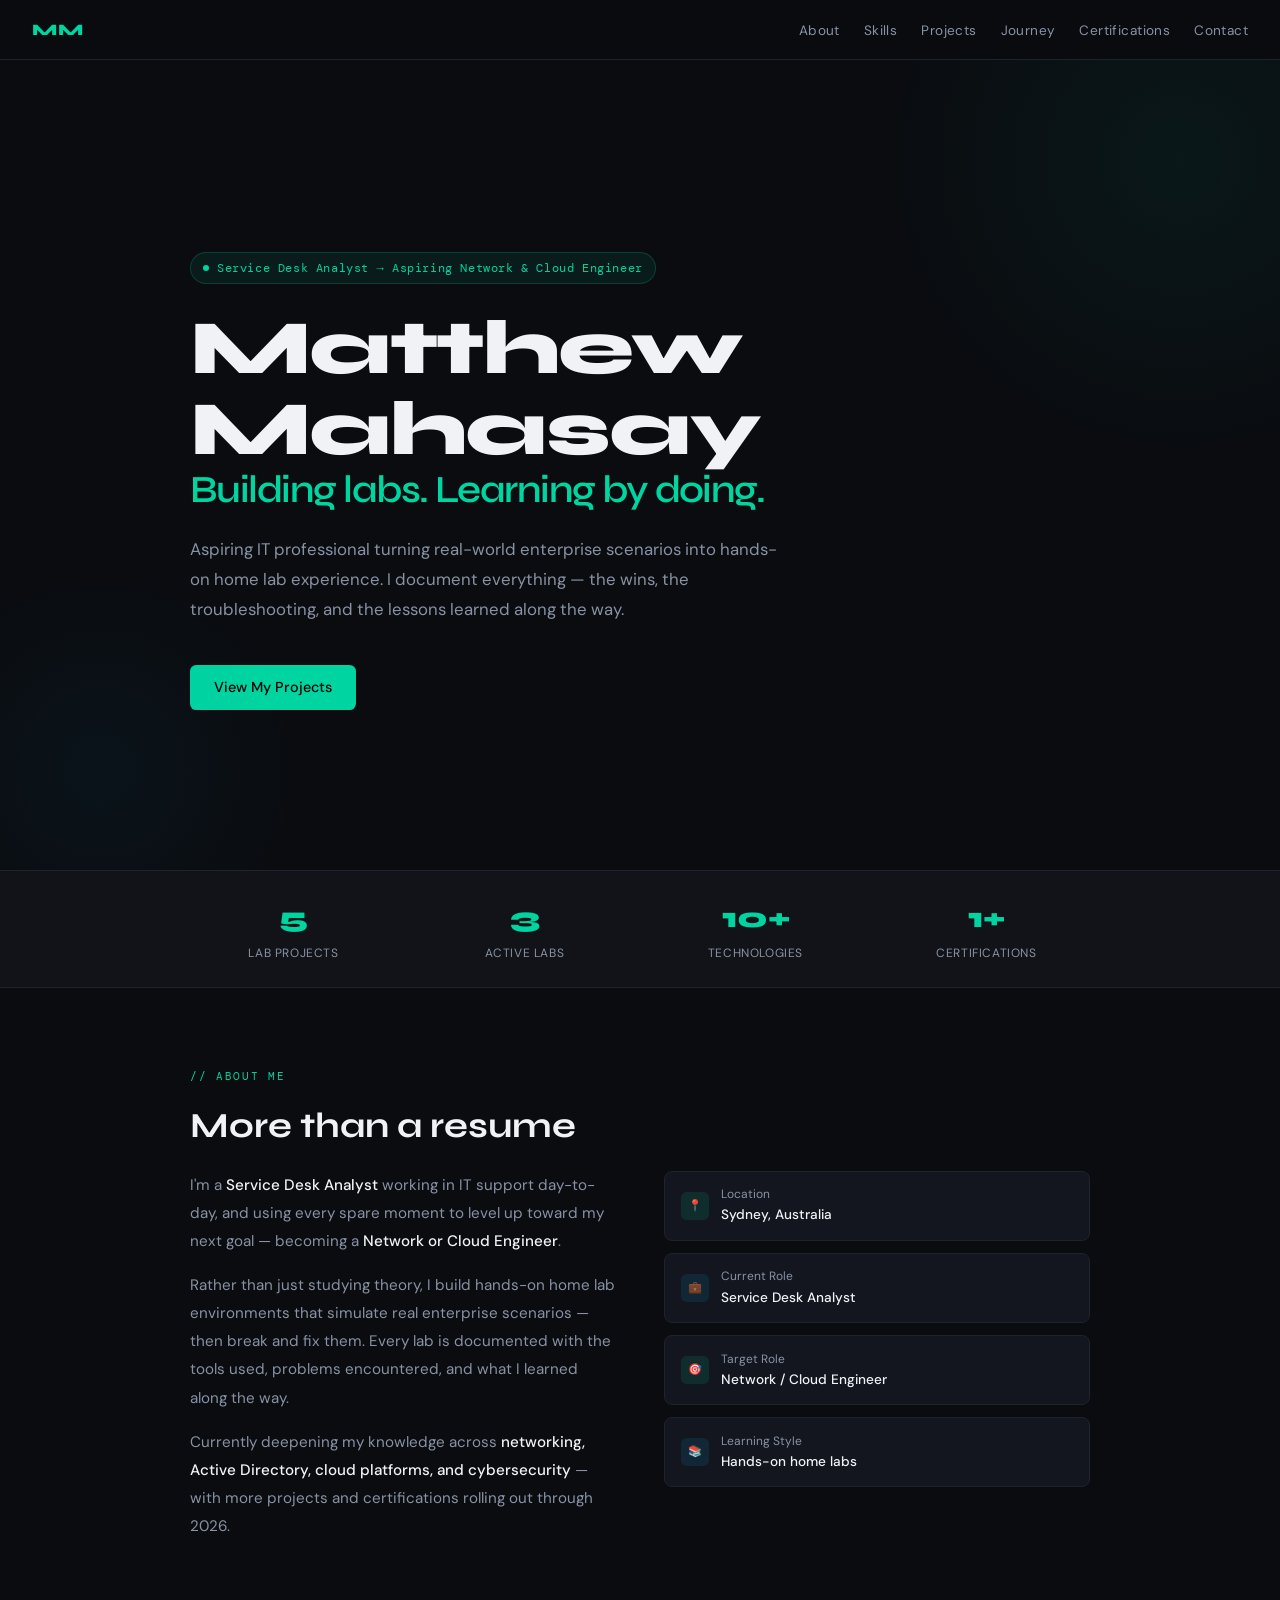
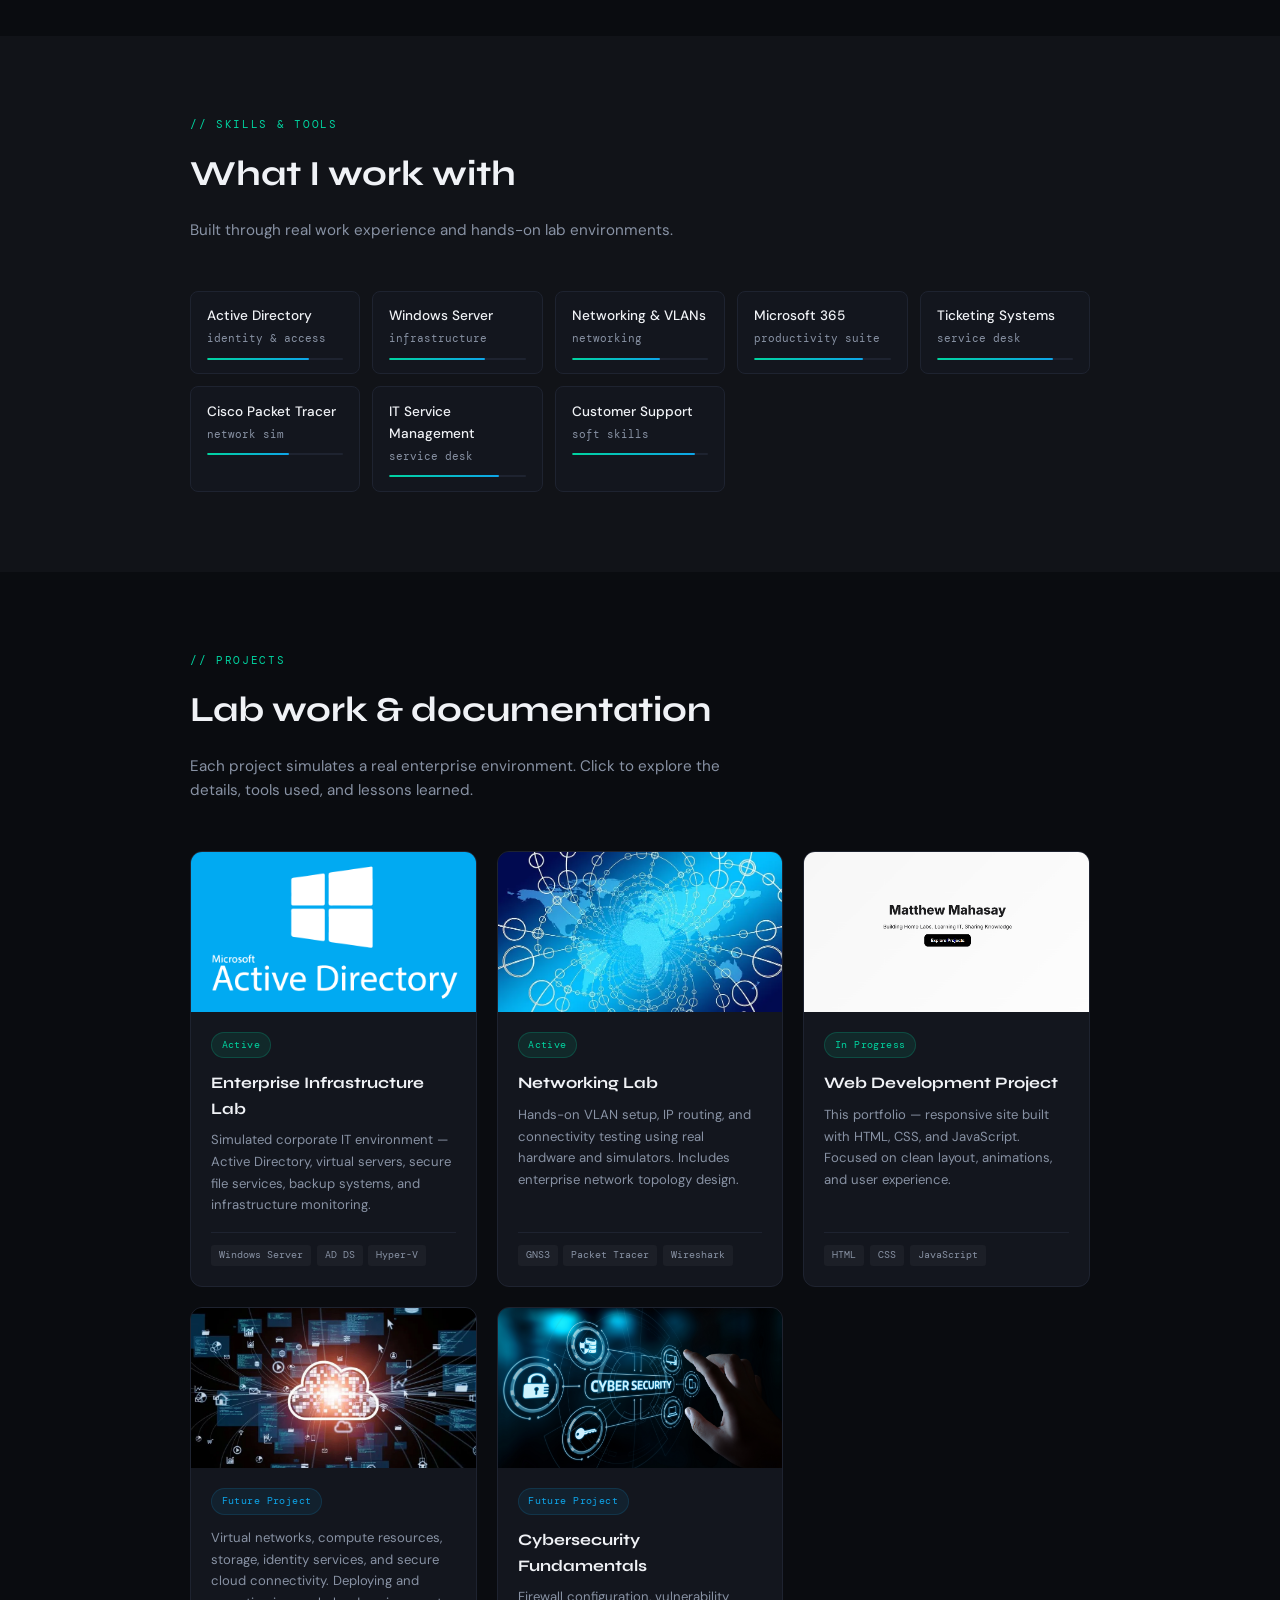
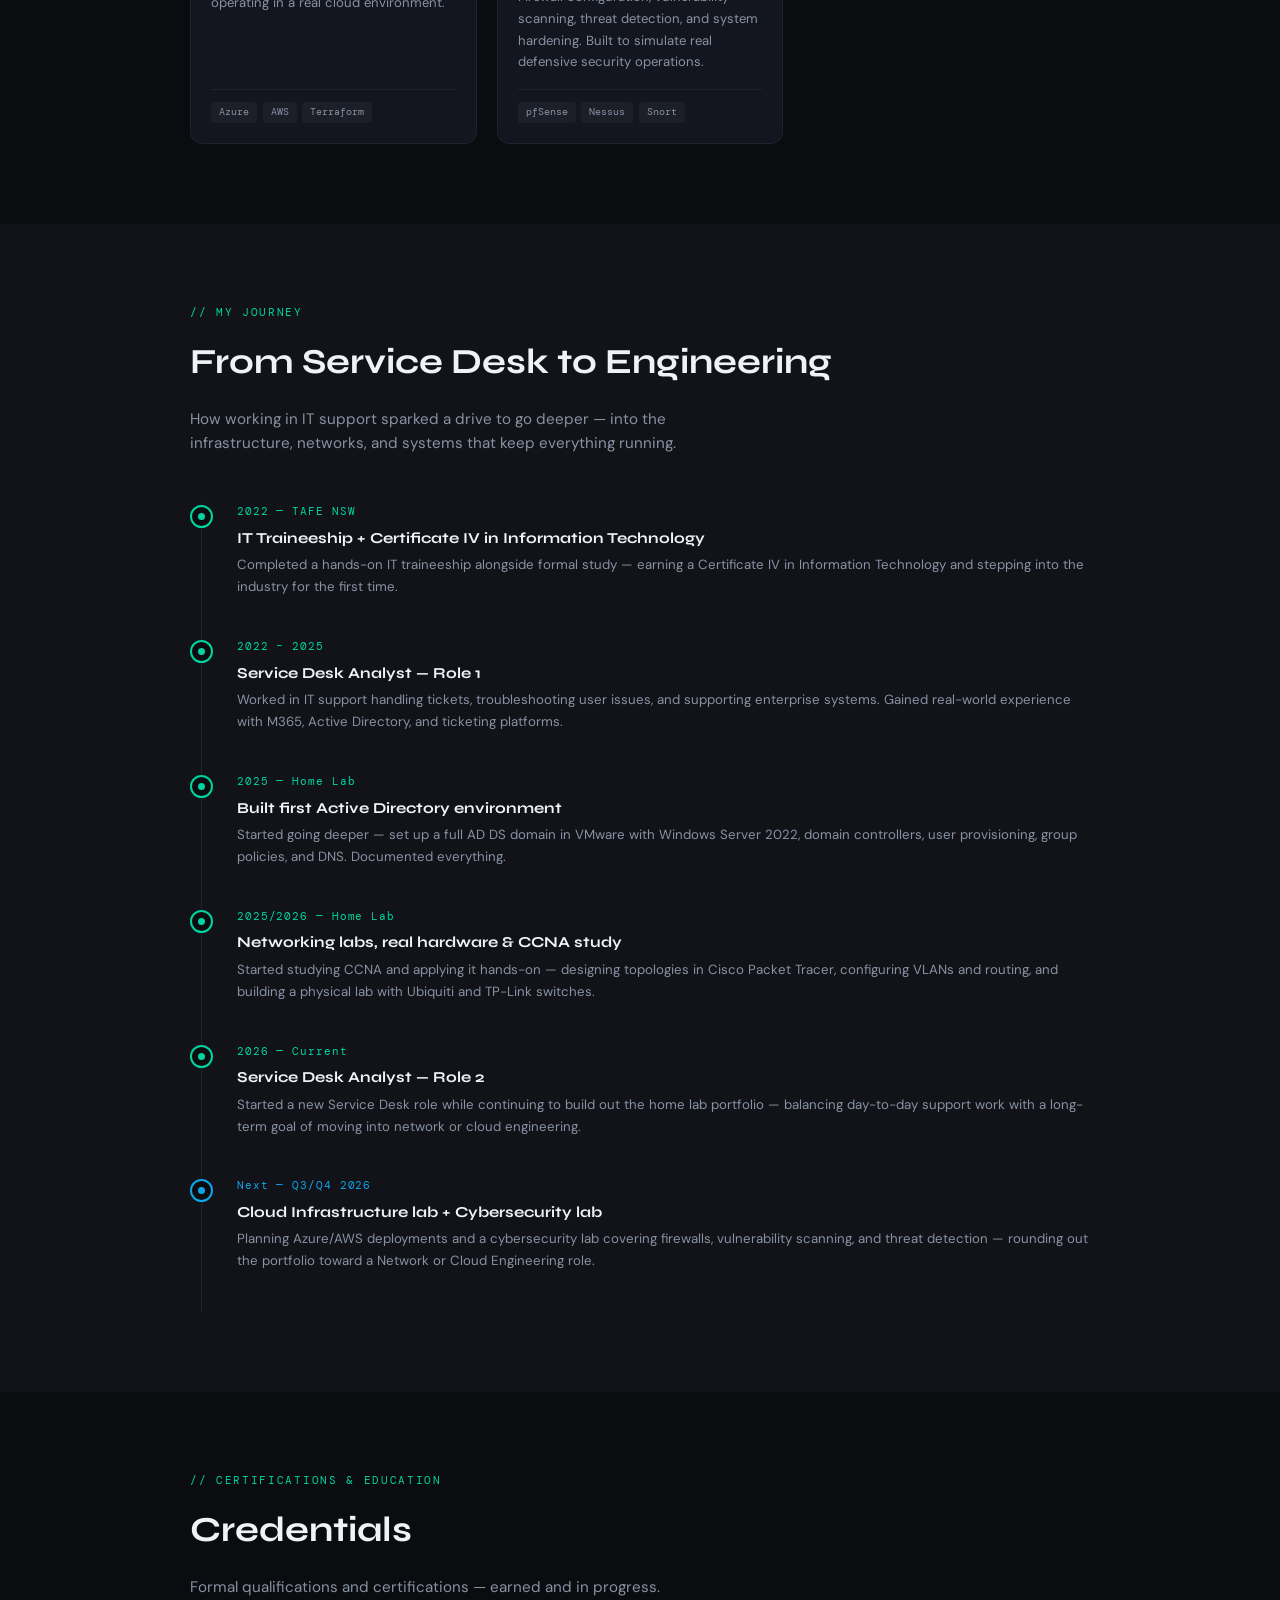
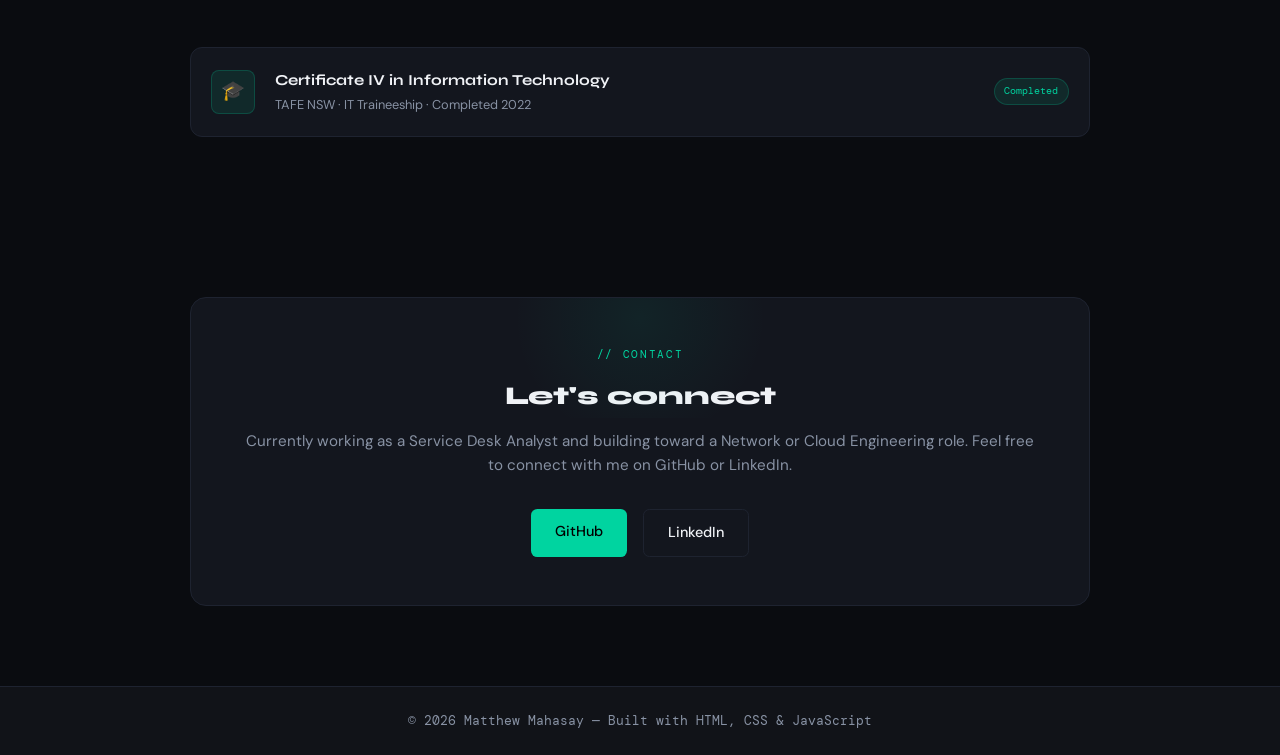
==== commit cdee0841: "Updated Pages" ====
--- a/index.html
+++ b/index.html
@@ -310,7 +310,7 @@
       <a href="https://github.com/MatthewPortfolioTech/HomeLab_Projects.git" class="project-card">
         <img class="card-img" src="images/Website.png" alt="Web Dev">
         <div class="card-body">
-          <div class="card-badges"><span class="badge badge-done">Completed</span></div>
+          <div class="card-badges"><span class="badge badge-active">In Progress</span></div>
           <div class="card-title">Web Development Project</div>
           <div class="card-desc">This portfolio — responsive site built with HTML, CSS, and JavaScript. Focused on clean layout, animations, and user experience.</div>
           <div class="card-tools">
@@ -324,8 +324,7 @@
       <a href="pages/Cloud Infrastructure.html" class="project-card">
         <img class="card-img" src="images/project3.png" alt="Cloud">
         <div class="card-body">
-          <div class="card-badges"><span class="badge badge-soon">Q3 2026</span></div>
-          <div class="card-title">Cloud Infrastructure Lab</div>
+          <div class="card-badges"><span class="badge badge-soon">Future Project</span></div>
           <div class="card-desc">Virtual networks, compute resources, storage, identity services, and secure cloud connectivity. Deploying and operating in a real cloud environment.</div>
           <div class="card-tools">
             <span class="tool-tag">Azure</span>
@@ -338,7 +337,7 @@
       <a href="pages/Cybersecurity.html" class="project-card">
         <img class="card-img" src="images/project4.png" alt="Cybersecurity">
         <div class="card-body">
-          <div class="card-badges"><span class="badge badge-active">In Progress</span></div>
+          <div class="card-badges"><span class="badge badge-soon">Future Project</span></div>
           <div class="card-title">Cybersecurity Fundamentals</div>
           <div class="card-desc">Firewall configuration, vulnerability scanning, threat detection, and system hardening. Built to simulate real defensive security operations.</div>
           <div class="card-tools">
@@ -363,49 +362,49 @@
       <div class="tl-item">
         <div class="tl-dot"><div class="tl-dot-inner"></div></div>
         <div class="tl-content">
-          <div class="tl-date">TAFE NSW</div>
-          <div class="tl-title">Certificate IV in Information Technology</div>
-          <div class="tl-desc">Completed a formal IT qualification covering networking fundamentals, hardware, software support, and systems administration — building the foundation for a career in tech.</div>
+          <div class="tl-date">2022 — TAFE NSW</div>
+          <div class="tl-title">IT Traineeship + Certificate IV in Information Technology</div>
+          <div class="tl-desc">Completed a hands-on IT traineeship alongside formal study — earning a Certificate IV in Information Technology and stepping into the industry for the first time.</div>
         </div>
       </div>
       <div class="tl-item">
         <div class="tl-dot"><div class="tl-dot-inner"></div></div>
         <div class="tl-content">
-          <div class="tl-date">Current Role</div>
-          <div class="tl-title">Service Desk Analyst</div>
-          <div class="tl-desc">Working day-to-day in IT support — troubleshooting user issues, managing tickets, supporting enterprise systems, and learning how organisations rely on their infrastructure.</div>
+          <div class="tl-date">2022 – 2025</div>
+          <div class="tl-title">Service Desk Analyst — Role 1</div>
+          <div class="tl-desc">Worked in IT support handling tickets, troubleshooting user issues, and supporting enterprise systems. Gained real-world experience with M365, Active Directory, and ticketing platforms.</div>
         </div>
       </div>
       <div class="tl-item">
         <div class="tl-dot"><div class="tl-dot-inner"></div></div>
         <div class="tl-content">
-          <div class="tl-date">Home Lab — 2025</div>
+          <div class="tl-date">2025 — Home Lab</div>
           <div class="tl-title">Built first Active Directory environment</div>
-          <div class="tl-desc">Went beyond the day job — set up a full AD DS domain in VMware with Windows Server 2022, domain controllers, user provisioning, group policies, and DNS. Documented everything.</div>
+          <div class="tl-desc">Started going deeper — set up a full AD DS domain in VMware with Windows Server 2022, domain controllers, user provisioning, group policies, and DNS. Documented everything.</div>
         </div>
       </div>
       <div class="tl-item">
         <div class="tl-dot"><div class="tl-dot-inner"></div></div>
         <div class="tl-content">
-          <div class="tl-date">Home Lab — 2025/2026</div>
-          <div class="tl-title">Networking labs & real hardware</div>
-          <div class="tl-desc">Started studying CCNA and putting it into practice — designing topologies in Cisco Packet Tracer, configuring VLANs and routing, and building a physical lab with Ubiquiti and TP-Link switches.</div>
+          <div class="tl-date">2025/2026 — Home Lab</div>
+          <div class="tl-title">Networking labs, real hardware & CCNA study</div>
+          <div class="tl-desc">Started studying CCNA and applying it hands-on — designing topologies in Cisco Packet Tracer, configuring VLANs and routing, and building a physical lab with Ubiquiti and TP-Link switches.</div>
         </div>
       </div>
       <div class="tl-item">
         <div class="tl-dot"><div class="tl-dot-inner"></div></div>
         <div class="tl-content">
-          <div class="tl-date">In Progress — 2026</div>
-          <div class="tl-title">CCNA & Cybersecurity lab</div>
-          <div class="tl-desc">Actively studying for CCNA certification while building out a cybersecurity lab covering firewall configuration, vulnerability scanning, and threat detection.</div>
+          <div class="tl-date">2026 — Current</div>
+          <div class="tl-title">Service Desk Analyst — Role 2</div>
+          <div class="tl-desc">Started a new Service Desk role while continuing to build out the home lab portfolio — balancing day-to-day support work with a long-term goal of moving into network or cloud engineering.</div>
         </div>
       </div>
       <div class="tl-item">
         <div class="tl-dot" style="border-color:var(--accent2)"><div class="tl-dot-inner" style="background:var(--accent2)"></div></div>
         <div class="tl-content">
           <div class="tl-date" style="color:var(--accent2)">Next — Q3/Q4 2026</div>
-          <div class="tl-title">Cloud Infrastructure lab + CCNA completion</div>
-          <div class="tl-desc">Planning Azure and AWS labs to complement the networking focus — moving toward a role as a Network or Cloud Engineer.</div>
+          <div class="tl-title">Cloud Infrastructure lab + Cybersecurity lab</div>
+          <div class="tl-desc">Planning Azure/AWS deployments and a cybersecurity lab covering firewalls, vulnerability scanning, and threat detection — rounding out the portfolio toward a Network or Cloud Engineering role.</div>
         </div>
       </div>
     </div>
@@ -424,18 +423,9 @@
         <div style="width:44px;height:44px;border-radius:0.5rem;background:rgba(0,212,160,0.1);border:1px solid rgba(0,212,160,0.2);display:flex;align-items:center;justify-content:center;font-size:1.2rem;flex-shrink:0">🎓</div>
         <div style="flex:1">
           <div style="font-family:'Syne',sans-serif;font-weight:700;font-size:0.95rem;margin-bottom:0.2rem">Certificate IV in Information Technology</div>
-          <div style="font-size:0.8rem;color:var(--muted)">TAFE NSW · Completed</div>
+          <div style="font-size:0.8rem;color:var(--muted)">TAFE NSW · IT Traineeship · Completed 2022</div>
         </div>
         <span style="font-size:0.65rem;padding:0.25rem 0.6rem;border-radius:2rem;font-family:'DM Mono',monospace;background:rgba(0,212,160,0.1);color:var(--accent);border:1px solid rgba(0,212,160,0.2)">Completed</span>
-      </div>
-
-      <div style="display:flex;align-items:center;gap:1.25rem;padding:1.25rem;background:var(--card);border:1px solid var(--border);border-radius:0.75rem">
-        <div style="width:44px;height:44px;border-radius:0.5rem;background:rgba(14,165,233,0.08);border:1px solid rgba(14,165,233,0.15);display:flex;align-items:center;justify-content:center;font-size:1.2rem;flex-shrink:0">📡</div>
-        <div style="flex:1">
-          <div style="font-family:'Syne',sans-serif;font-weight:700;font-size:0.95rem;margin-bottom:0.2rem">Cisco Certified Network Associate (CCNA)</div>
-          <div style="font-size:0.8rem;color:var(--muted)">Cisco · Actively Studying</div>
-        </div>
-        <span style="font-size:0.65rem;padding:0.25rem 0.6rem;border-radius:2rem;font-family:'DM Mono',monospace;background:rgba(14,165,233,0.08);color:var(--accent2);border:1px solid rgba(14,165,233,0.15)">In Progress</span>
       </div>
 
     </div>
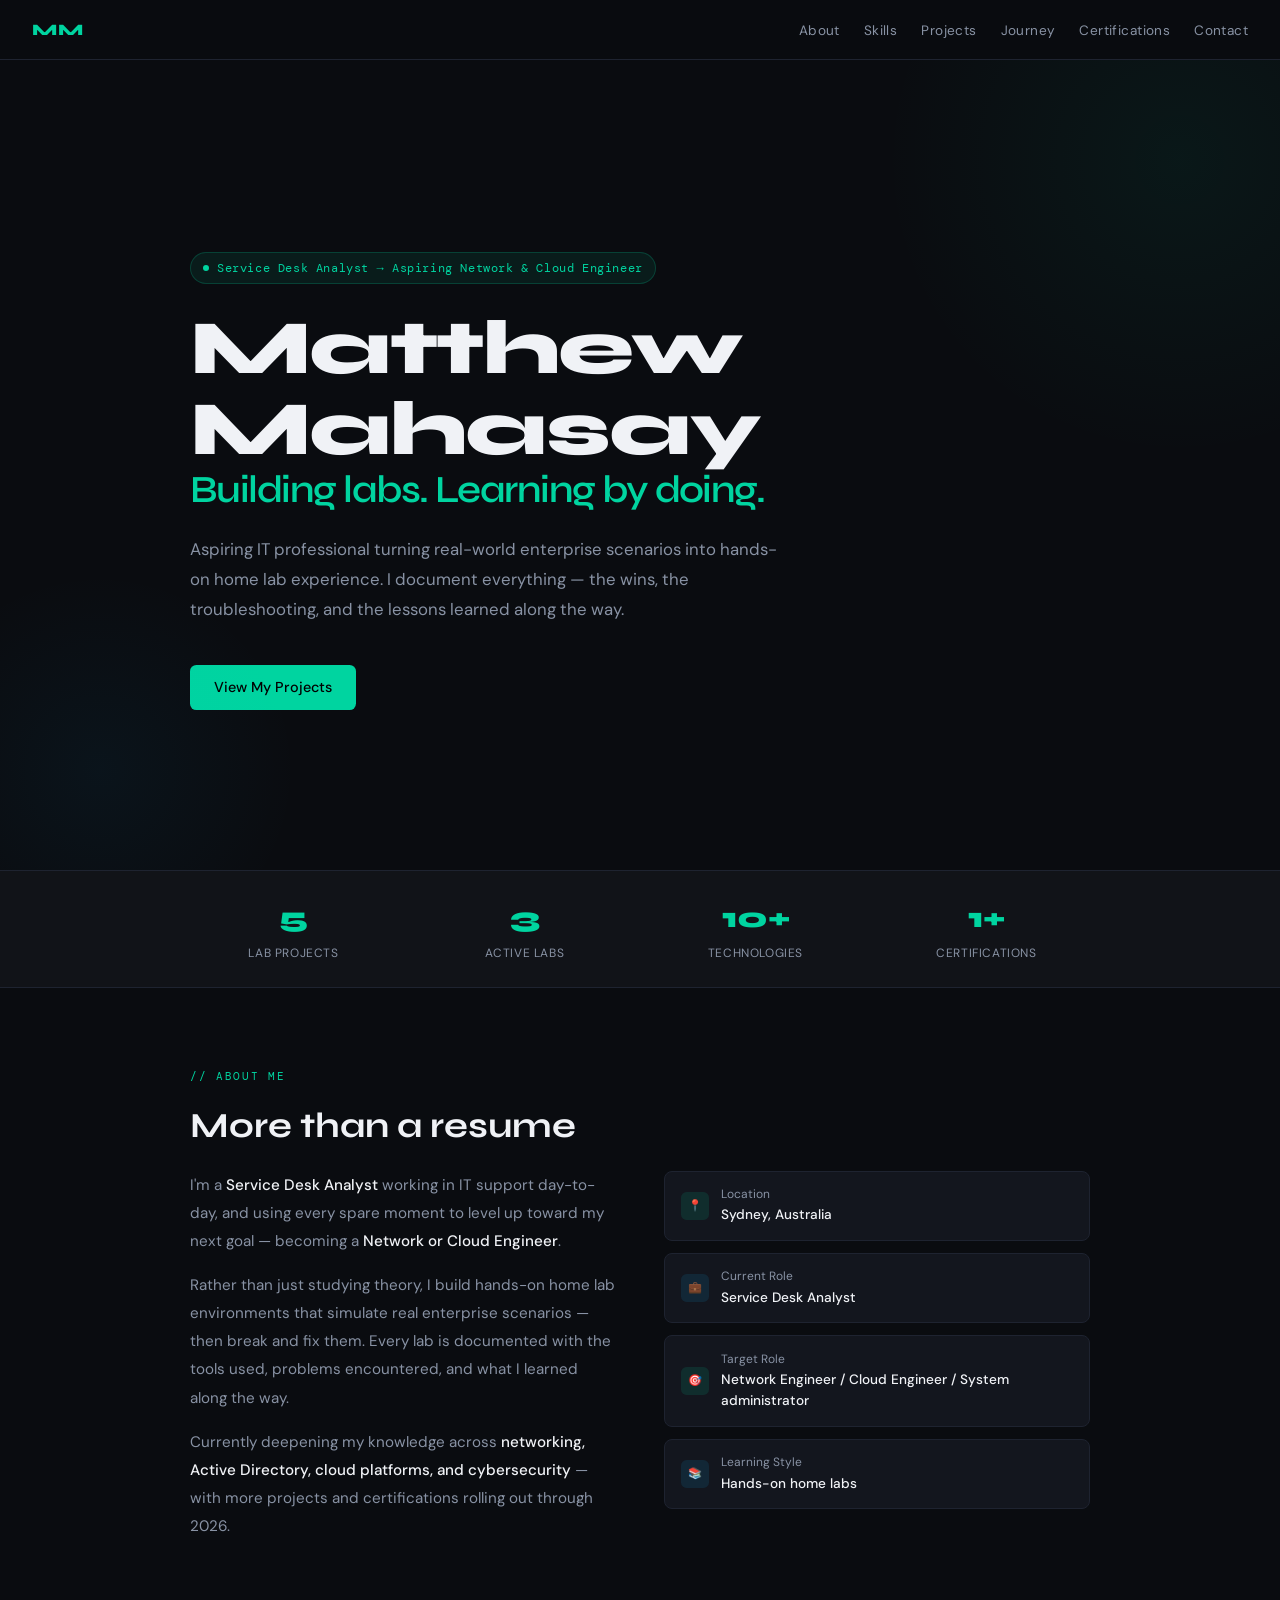
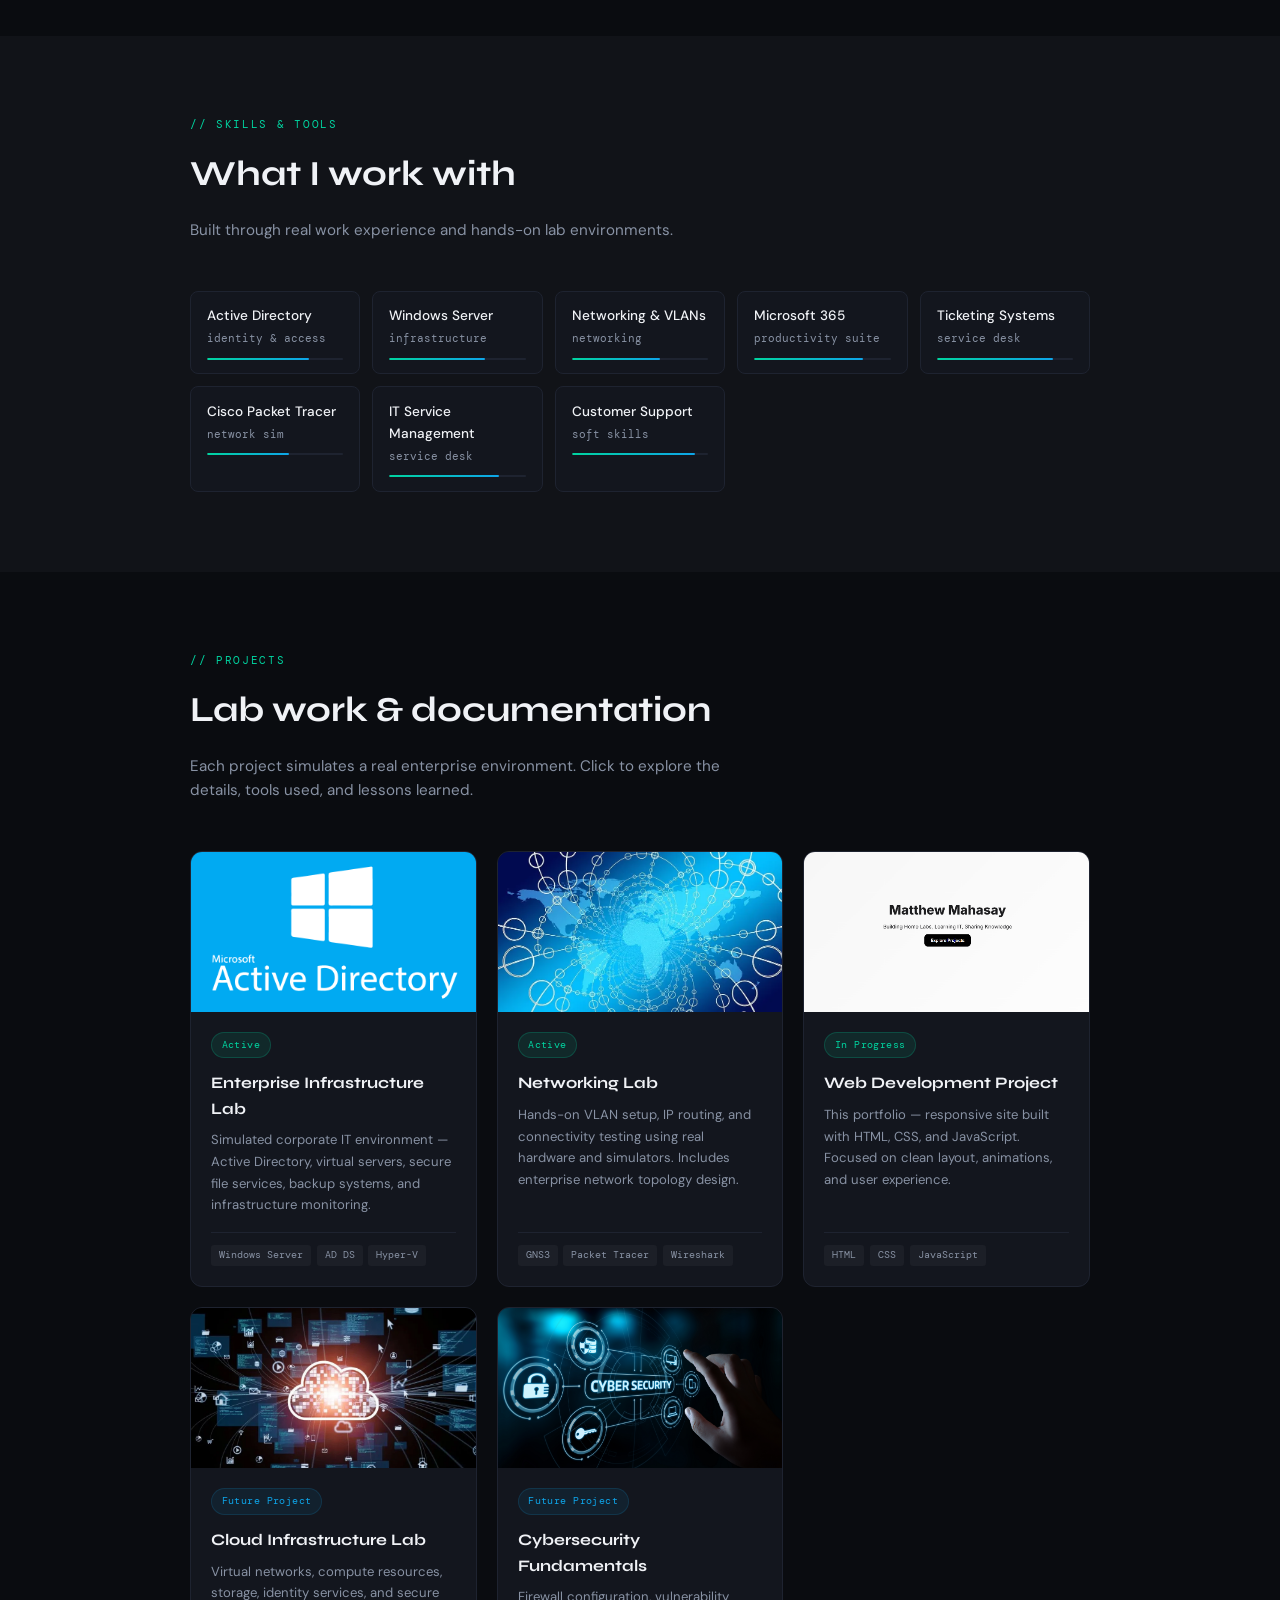
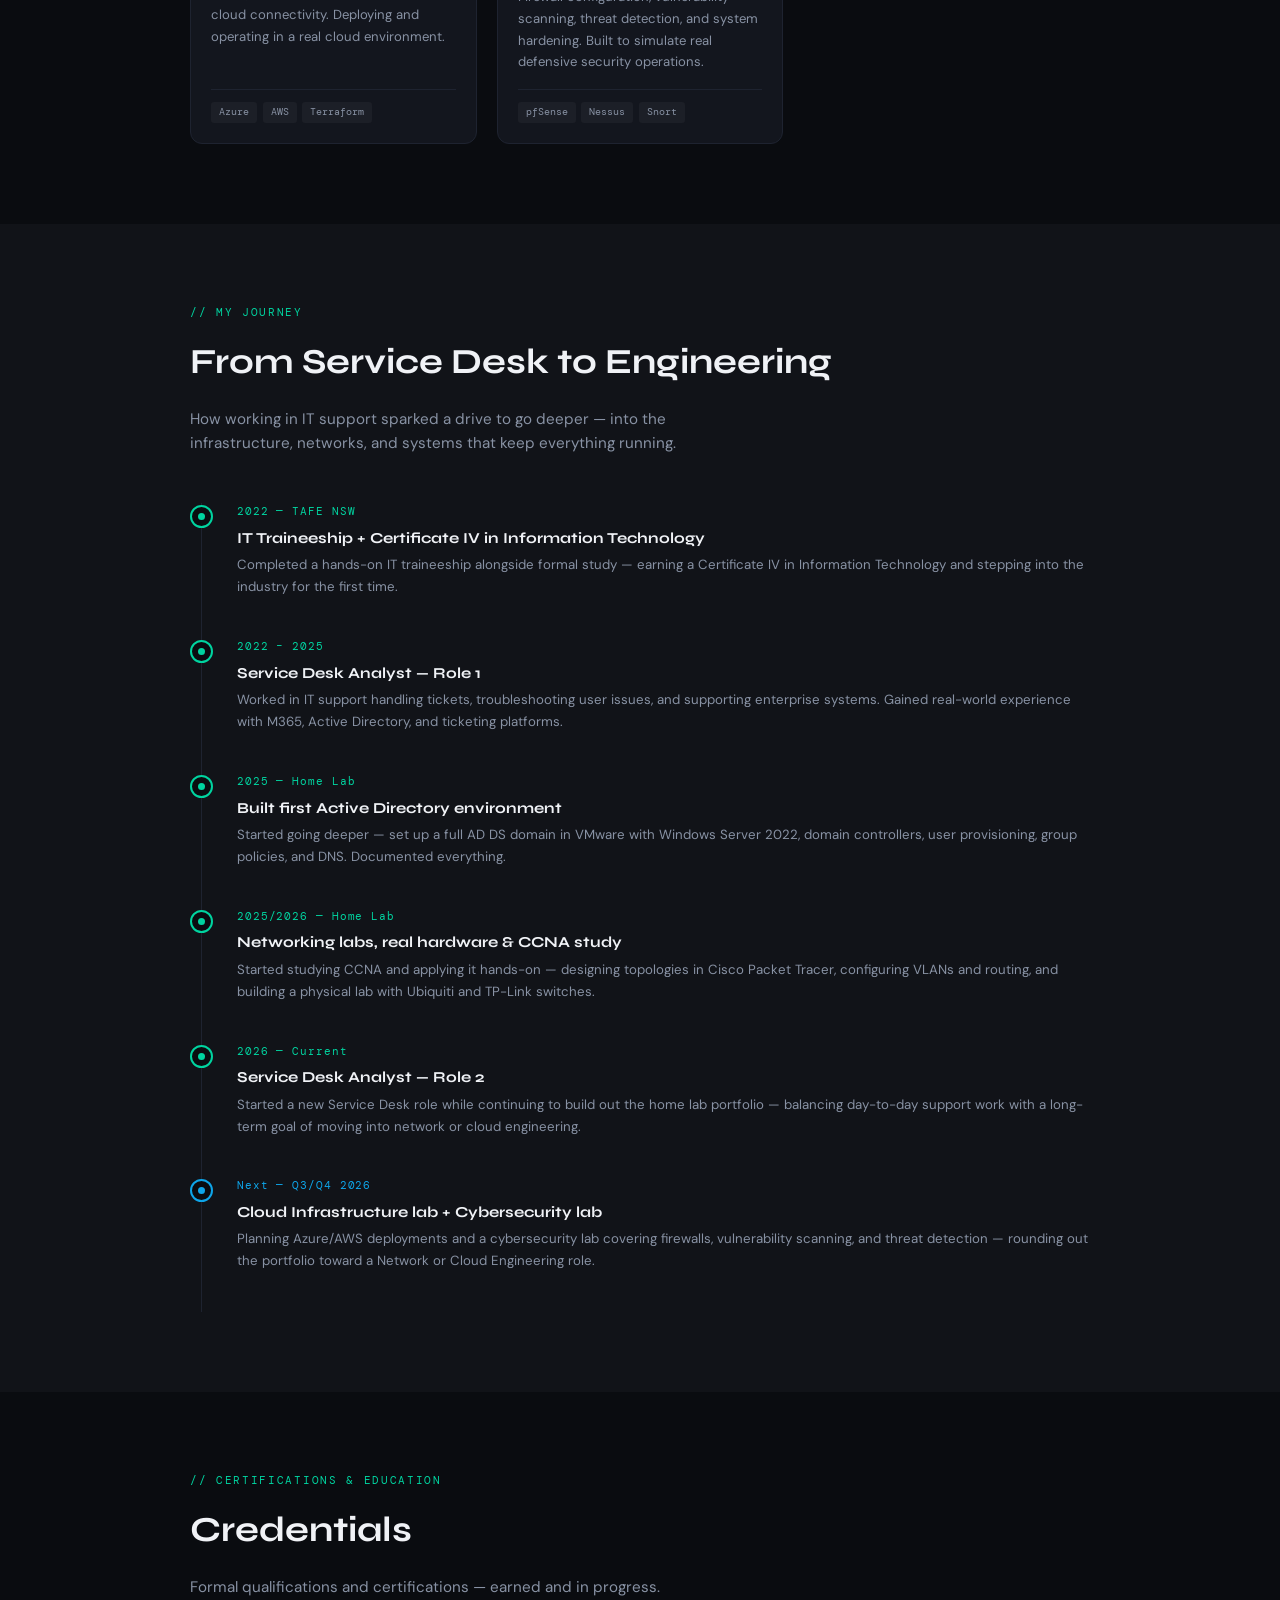
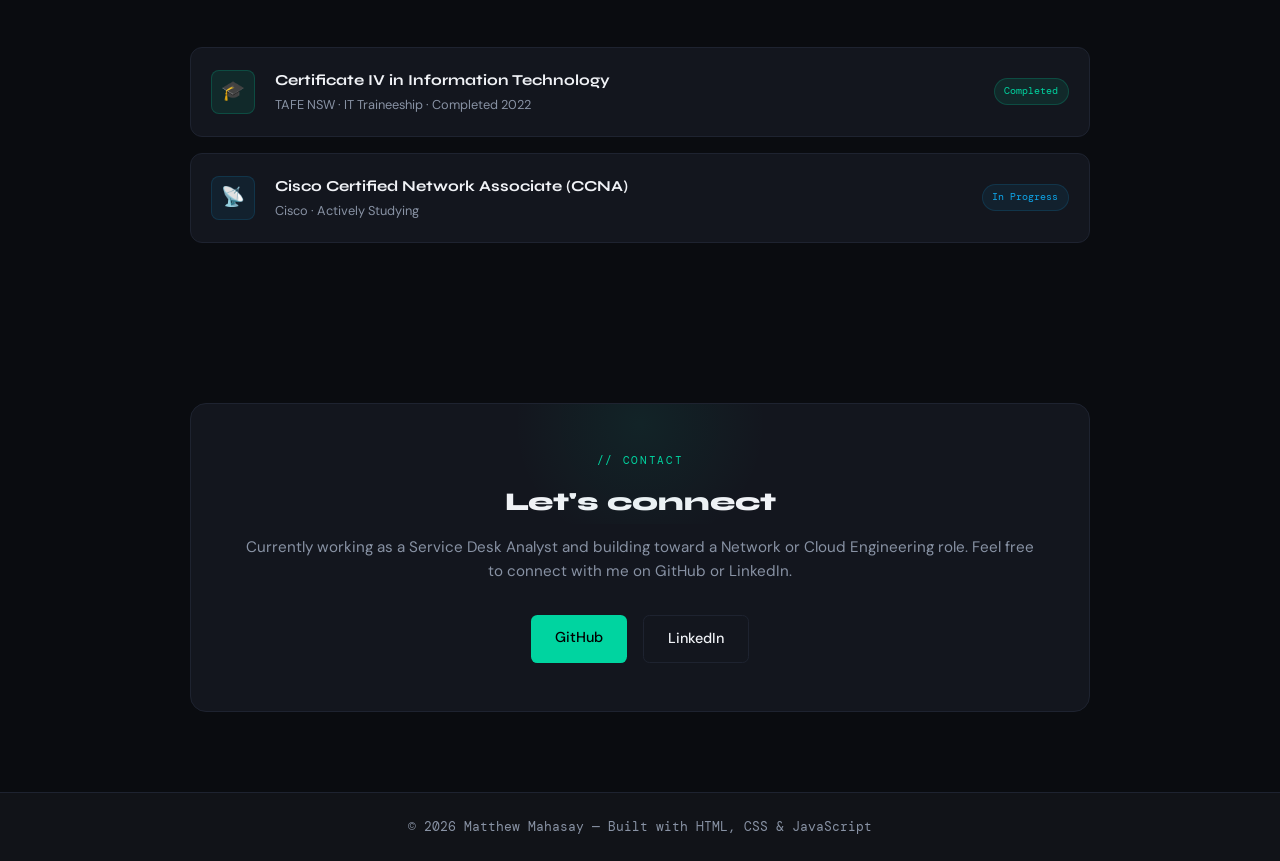
==== commit 8f559a62: "Updates and new Pages" ====
--- a/index.html
+++ b/index.html
@@ -118,6 +118,12 @@
 
 /* FOOTER */
 footer{background:var(--bg2);border-top:1px solid var(--border);padding:1.5rem 2rem;text-align:center;font-size:0.8rem;color:var(--muted);font-family:'DM Mono',monospace}
+
+/* CERT ROWS WITH TOOLTIP */
+.cert-row{display:flex;align-items:center;gap:1.25rem;padding:1.25rem;background:var(--card);border:1px solid var(--border);border-radius:0.75rem;position:relative;cursor:default;transition:border-color 0.2s}
+.cert-row:hover{border-color:rgba(0,212,160,0.25)}
+.cert-row::after{content:attr(data-tooltip);position:absolute;bottom:calc(100% + 8px);left:0;right:0;background:#1e2330;color:#c8d0dc;font-size:0.75rem;font-family:'DM Sans',sans-serif;line-height:1.6;padding:0.65rem 0.9rem;border-radius:0.4rem;border:1px solid var(--border);opacity:0;pointer-events:none;transition:opacity 0.2s;z-index:10}
+.cert-row:hover::after{opacity:1}
 </style>
 </head>
 <body>
@@ -205,7 +211,7 @@
           <div class="fact-icon green">🎯</div>
           <div>
             <div class="fact-label">Target Role</div>
-            <div class="fact-val">Network / Cloud Engineer</div>
+            <div class="fact-val">Network Engineer / Cloud Engineer / System administrator</div>
           </div>
         </div>
         <div class="fact">
@@ -307,7 +313,7 @@
         </div>
       </a>
 
-      <a href="https://github.com/MatthewPortfolioTech/HomeLab_Projects.git" class="project-card">
+      <a href="https://github.com/MatthewPortfolioTech/homelab.git" target="_blank" rel="noopener" class="project-card">
         <img class="card-img" src="images/Website.png" alt="Web Dev">
         <div class="card-body">
           <div class="card-badges"><span class="badge badge-active">In Progress</span></div>
@@ -325,6 +331,7 @@
         <img class="card-img" src="images/project3.png" alt="Cloud">
         <div class="card-body">
           <div class="card-badges"><span class="badge badge-soon">Future Project</span></div>
+          <div class="card-title">Cloud Infrastructure Lab</div>
           <div class="card-desc">Virtual networks, compute resources, storage, identity services, and secure cloud connectivity. Deploying and operating in a real cloud environment.</div>
           <div class="card-tools">
             <span class="tool-tag">Azure</span>
@@ -419,13 +426,22 @@
     <p class="section-sub">Formal qualifications and certifications — earned and in progress.</p>
     <div style="display:flex;flex-direction:column;gap:1rem">
 
-      <div style="display:flex;align-items:center;gap:1.25rem;padding:1.25rem;background:var(--card);border:1px solid var(--border);border-radius:0.75rem">
+      <div class="cert-row" data-tooltip="Completed via IT Traineeship — covered networking fundamentals, hardware, software support and systems administration.">
         <div style="width:44px;height:44px;border-radius:0.5rem;background:rgba(0,212,160,0.1);border:1px solid rgba(0,212,160,0.2);display:flex;align-items:center;justify-content:center;font-size:1.2rem;flex-shrink:0">🎓</div>
         <div style="flex:1">
           <div style="font-family:'Syne',sans-serif;font-weight:700;font-size:0.95rem;margin-bottom:0.2rem">Certificate IV in Information Technology</div>
           <div style="font-size:0.8rem;color:var(--muted)">TAFE NSW · IT Traineeship · Completed 2022</div>
         </div>
         <span style="font-size:0.65rem;padding:0.25rem 0.6rem;border-radius:2rem;font-family:'DM Mono',monospace;background:rgba(0,212,160,0.1);color:var(--accent);border:1px solid rgba(0,212,160,0.2)">Completed</span>
+      </div>
+
+      <div class="cert-row" data-tooltip="Actively studying CCNA — applying concepts hands-on through Cisco Packet Tracer labs, GNS3, and physical networking hardware.">
+        <div style="width:44px;height:44px;border-radius:0.5rem;background:rgba(14,165,233,0.08);border:1px solid rgba(14,165,233,0.15);display:flex;align-items:center;justify-content:center;font-size:1.2rem;flex-shrink:0">📡</div>
+        <div style="flex:1">
+          <div style="font-family:'Syne',sans-serif;font-weight:700;font-size:0.95rem;margin-bottom:0.2rem">Cisco Certified Network Associate (CCNA)</div>
+          <div style="font-size:0.8rem;color:var(--muted)">Cisco · Actively Studying</div>
+        </div>
+        <span style="font-size:0.65rem;padding:0.25rem 0.6rem;border-radius:2rem;font-family:'DM Mono',monospace;background:rgba(14,165,233,0.08);color:var(--accent2);border:1px solid rgba(14,165,233,0.15)">In Progress</span>
       </div>
 
     </div>
@@ -440,8 +456,8 @@
       <h3>Let's connect</h3>
       <p>Currently working as a Service Desk Analyst and building toward a Network or Cloud Engineering role. Feel free to connect with me on GitHub or LinkedIn.</p>
       <div class="contact-links">
-        <a href="https://github.com/MatthewPortfolioTech/HomeLab_Projects" class="btn btn-primary">GitHub</a>
-        <a href="https://linkedin.com" class="btn btn-ghost">LinkedIn</a>
+        <a href="https://github.com/MatthewPortfolioTech/homelab" target="_blank" rel="noopener" class="btn btn-primary">GitHub</a>
+        <a href="https://linkedin.com" target="_blank" rel="noopener" class="btn btn-ghost">LinkedIn</a>
       </div>
     </div>
   </div>
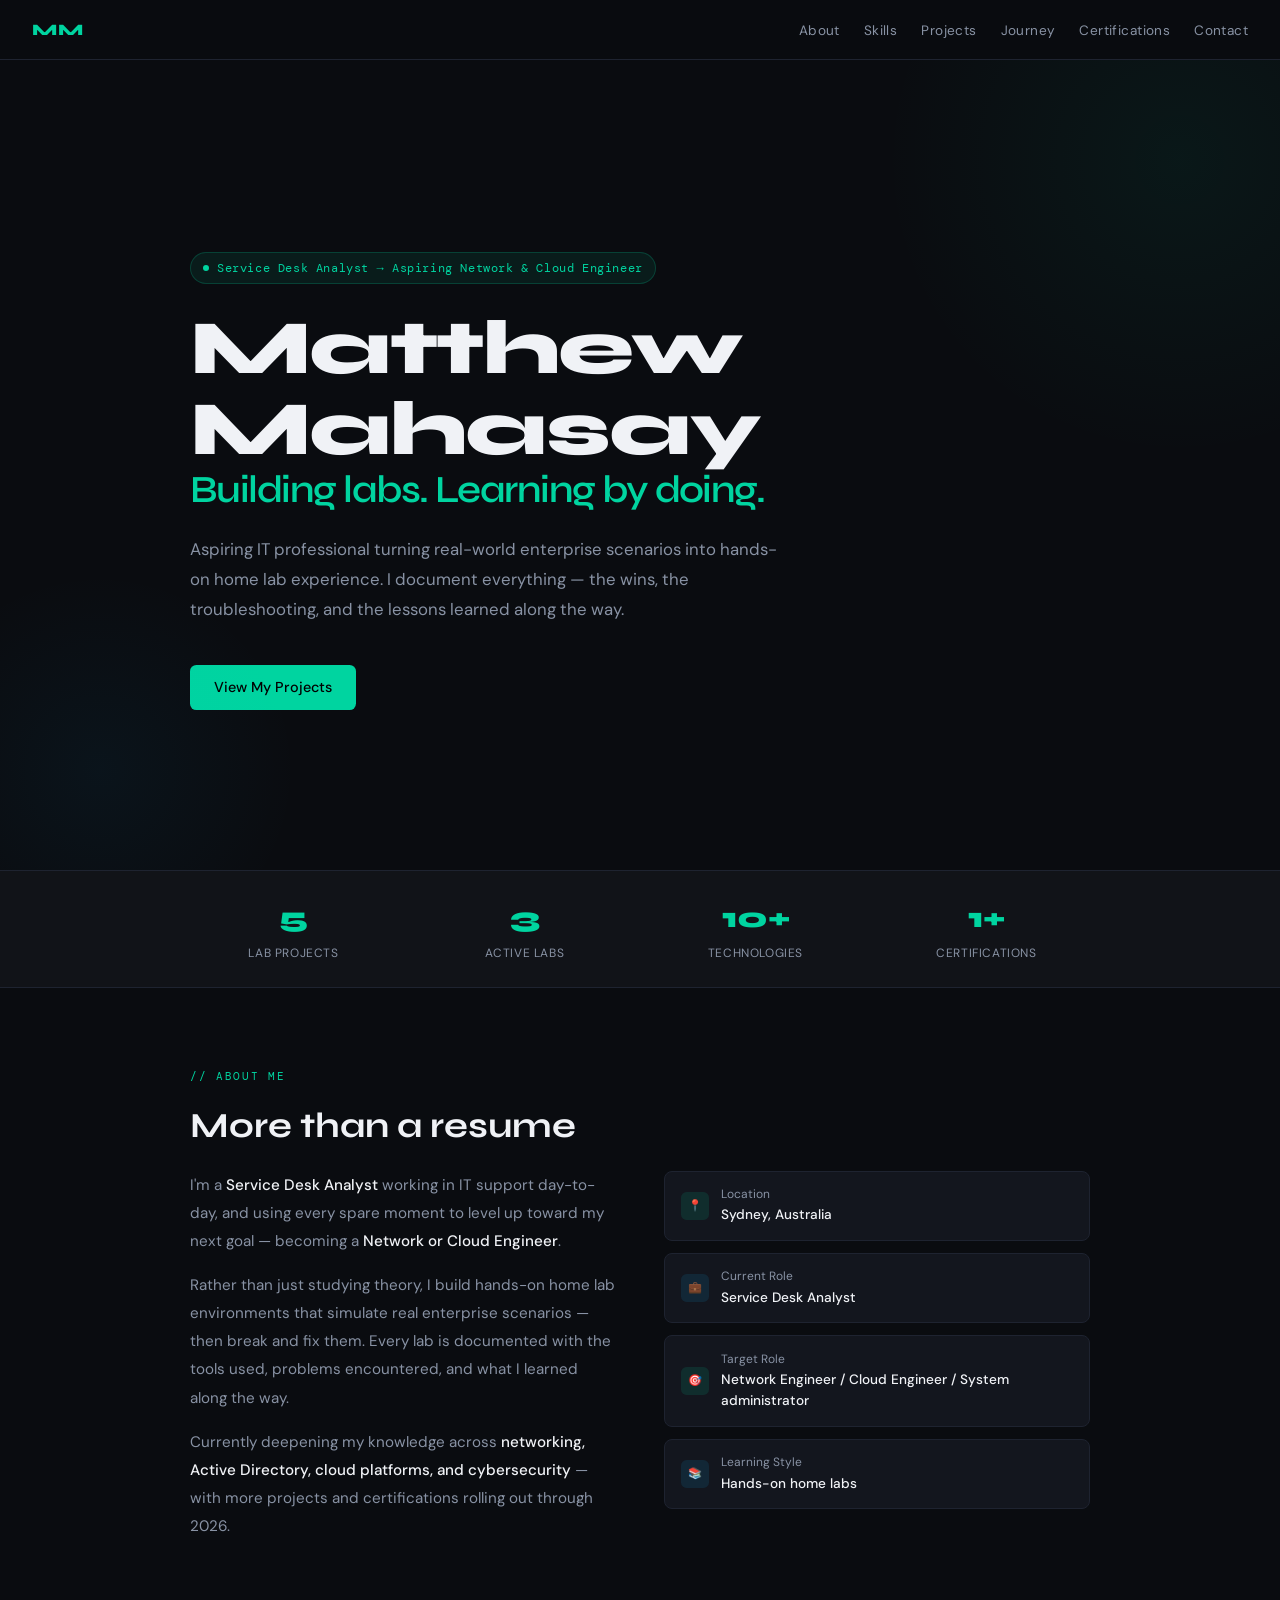
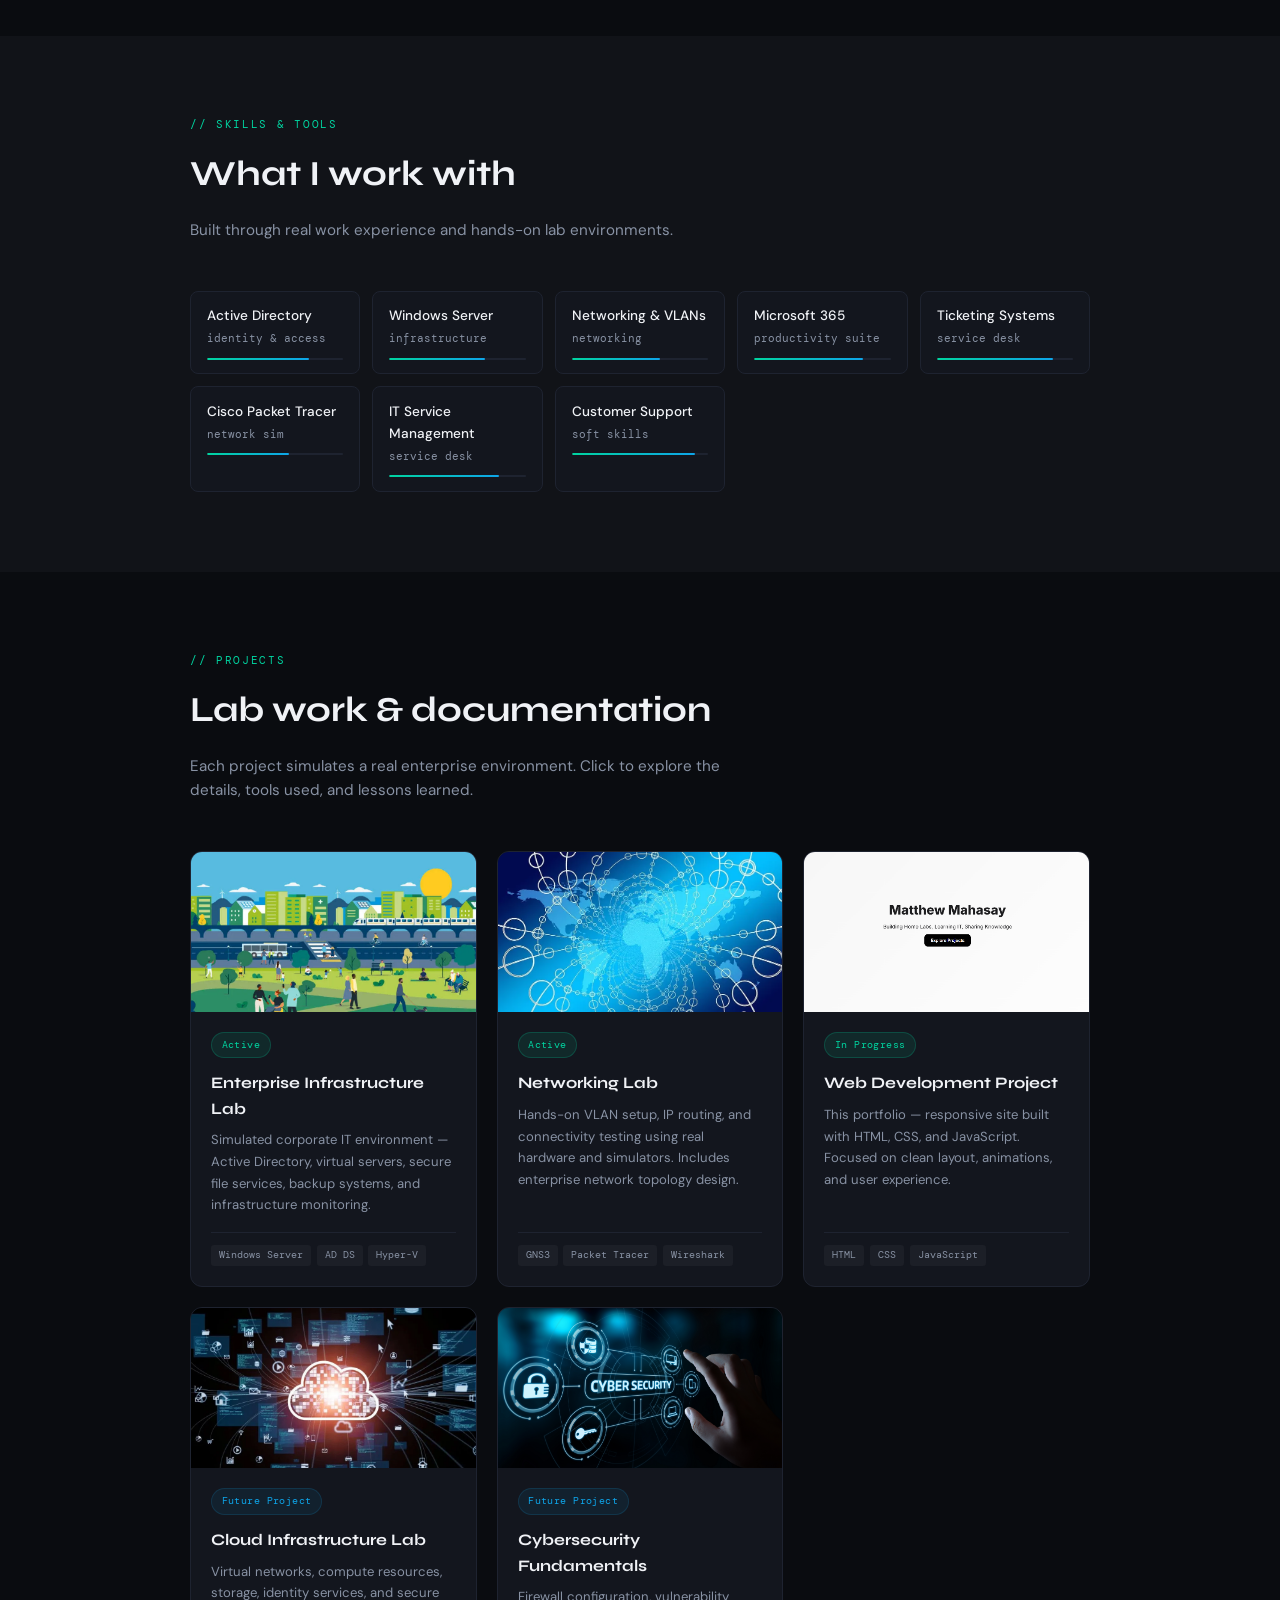
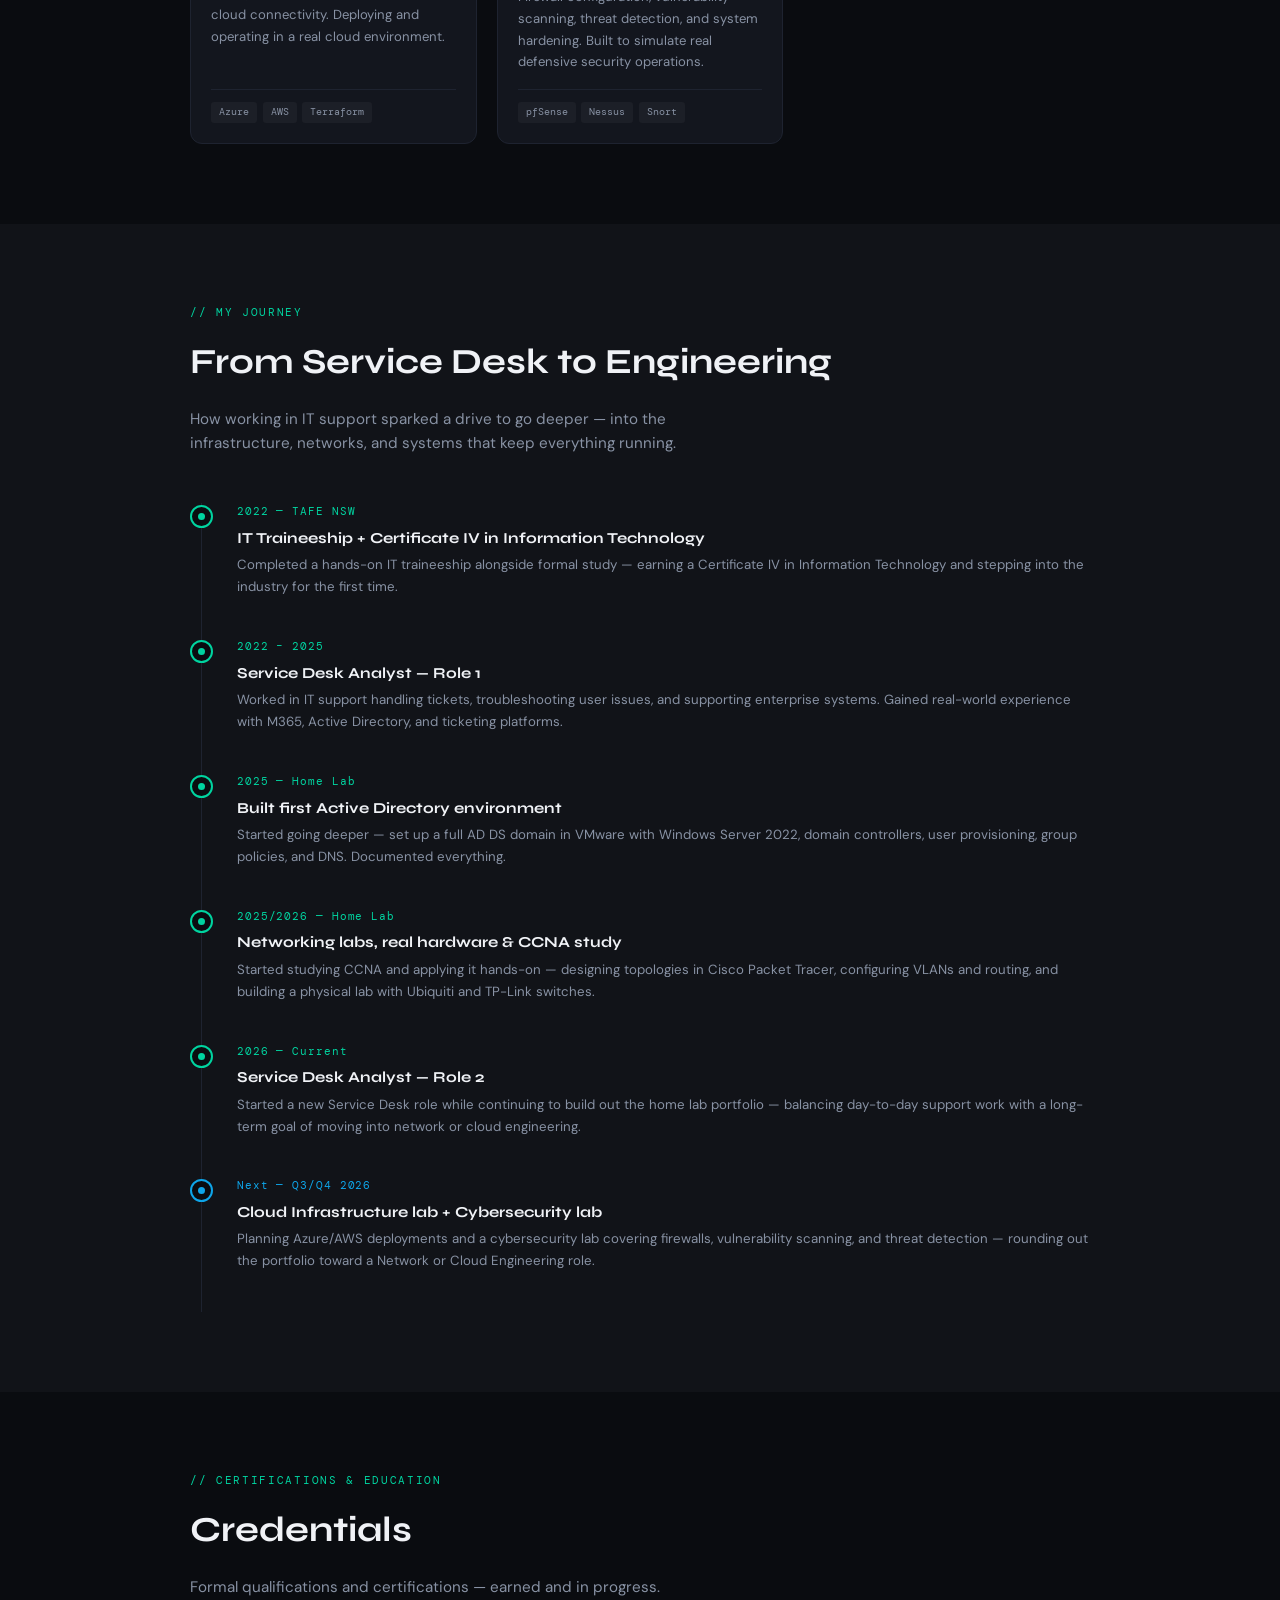
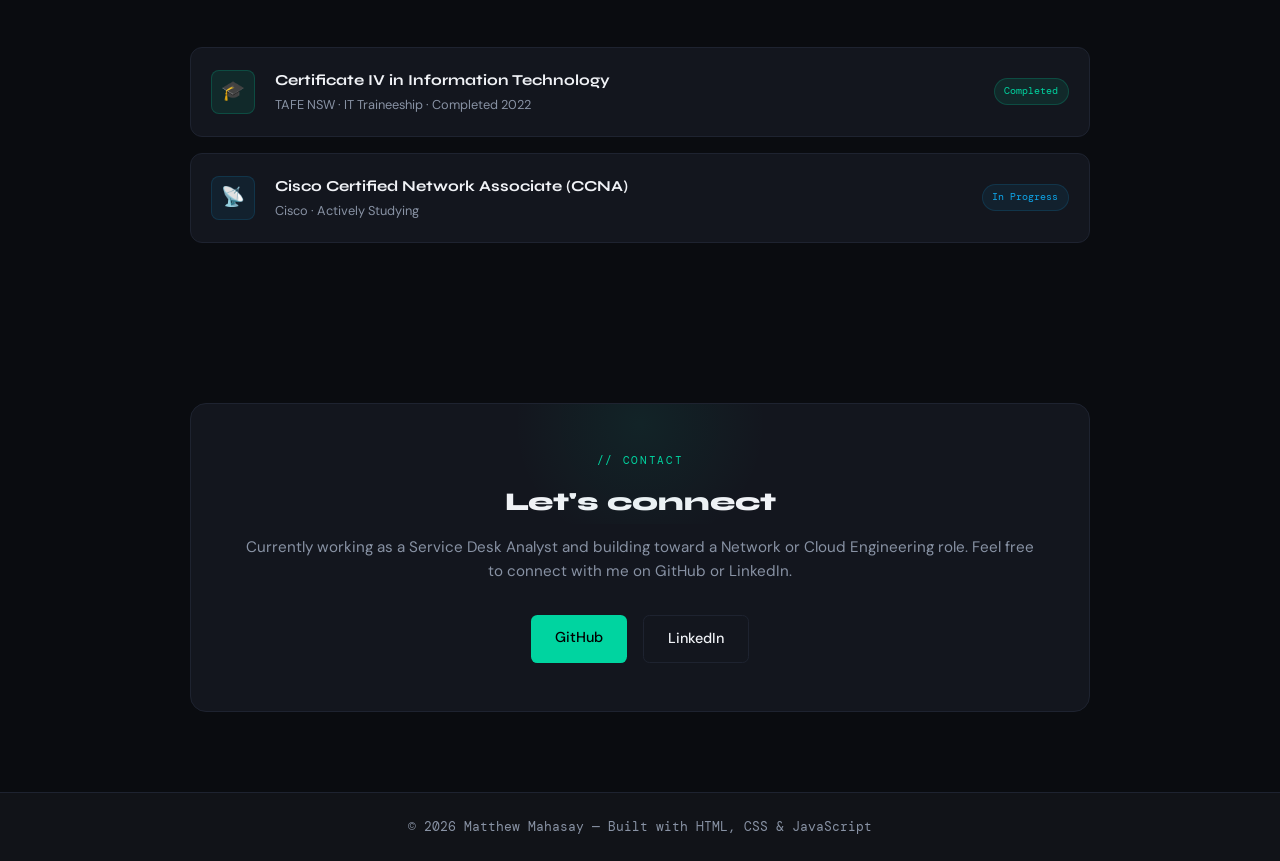
==== commit f27b7f80: "Updated Rocky page and edit/add items" ====
--- a/index.html
+++ b/index.html
@@ -104,7 +104,7 @@
 .tl-item{display:flex;gap:1.5rem;padding-bottom:2.5rem;position:relative}
 .tl-dot{width:23px;height:23px;border-radius:50%;border:2px solid var(--accent);background:var(--bg);flex-shrink:0;margin-top:2px;display:flex;align-items:center;justify-content:center;z-index:1}
 .tl-dot-inner{width:7px;height:7px;border-radius:50%;background:var(--accent)}
-.tl-content{}
+
 .tl-date{font-family:'DM Mono',monospace;font-size:0.7rem;color:var(--accent);letter-spacing:0.08em;margin-bottom:0.3rem}
 .tl-title{font-family:'Syne',sans-serif;font-weight:700;font-size:0.95rem;margin-bottom:0.25rem}
 .tl-desc{font-size:0.83rem;color:var(--muted);line-height:1.65}
